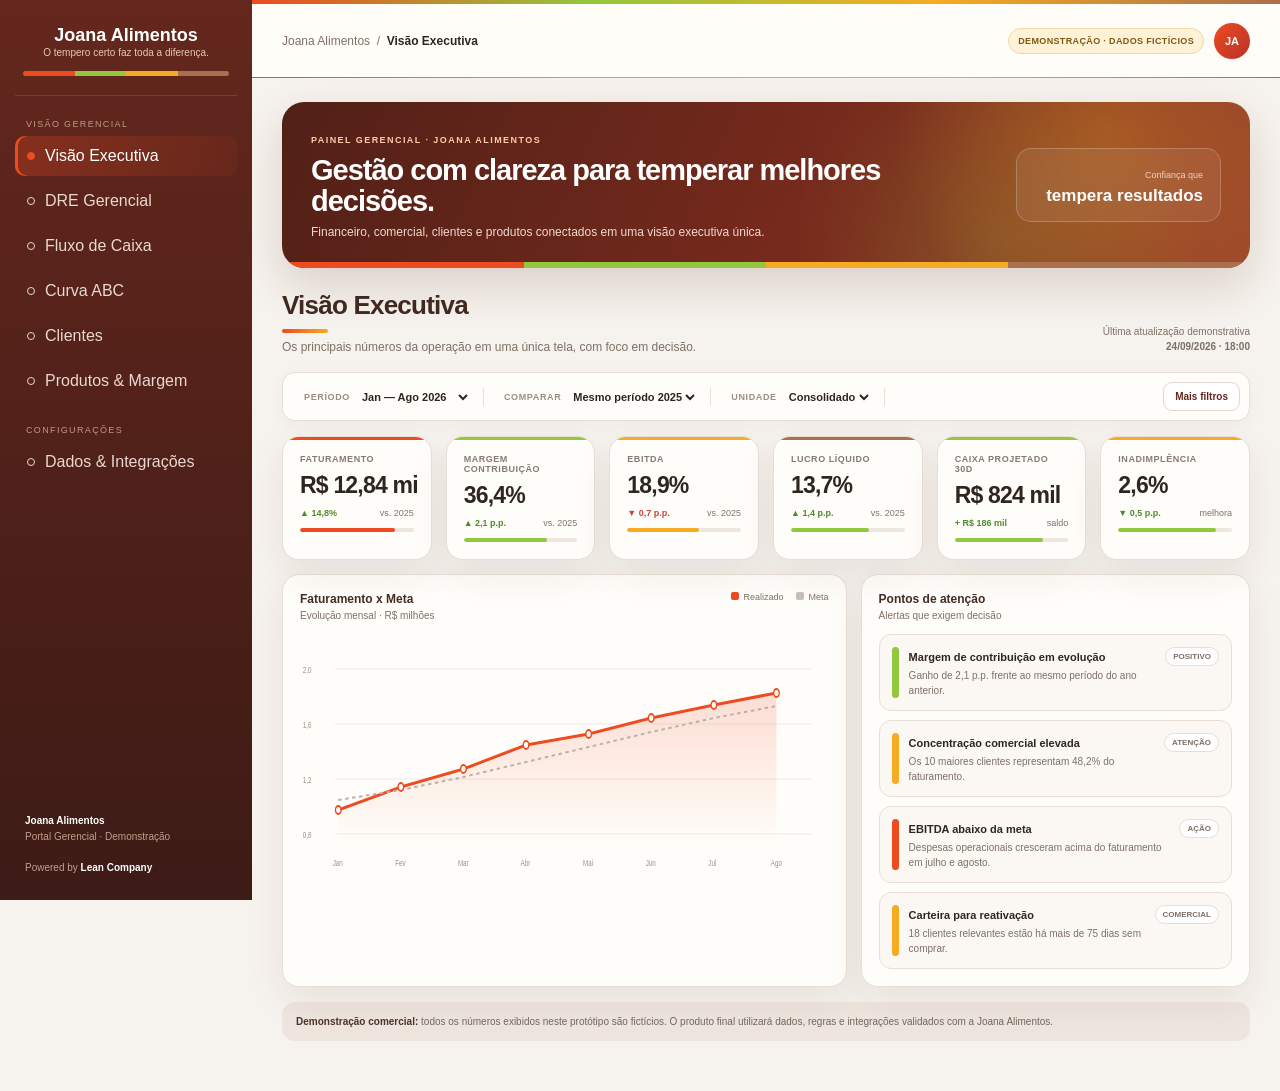
==== joana/index.html @ 7dcea819 "Adiciona protótipo portal gerencial Joana Alimentos" ====
<!doctype html>
<html lang="pt-BR">
<head>
<meta charset="utf-8">
<meta name="viewport" content="width=device-width,initial-scale=1">
<meta name="theme-color" content="#64271d">
<title>Joana Alimentos | Portal Gerencial — Demonstração</title>
<style>
:root{
  --bg:#f6f2ed;--paper:#fffdf9;--ink:#2f251f;--muted:#7e7067;--line:#e9ded5;
  --deep:#64271d;--deep2:#3d1b16;--orange:#ed4b20;--green:#92c83e;--yellow:#f6ab22;--brown:#a8704c;
  --red:#c8453d;--shadow:0 14px 38px rgba(69,39,28,.08);--radius:17px
}
*{box-sizing:border-box}html{scroll-behavior:smooth}body{margin:0;background:var(--bg);color:var(--ink);font-family:Inter,ui-sans-serif,-apple-system,BlinkMacSystemFont,"Segoe UI",Roboto,Arial,sans-serif}
button,select{font:inherit}.app{display:grid;grid-template-columns:252px 1fr;min-height:100vh}
.sidebar{position:sticky;top:0;height:100vh;background:linear-gradient(180deg,var(--deep) 0%,var(--deep2) 100%);padding:21px 15px;color:#fff;display:flex;flex-direction:column;z-index:20}
.brand{padding:4px 8px 19px;border-bottom:1px solid rgba(255,255,255,.12);margin-bottom:16px}
.brand img{display:block;width:185px;max-width:100%;height:auto;margin:0 auto 8px}
.brand small{display:block;text-align:center;color:#e7c7ba;font-size:10px;line-height:1.4}
.colorbar{display:grid;grid-template-columns:repeat(4,1fr);height:5px;border-radius:99px;overflow:hidden;margin-top:11px}.colorbar i:nth-child(1){background:var(--orange)}.colorbar i:nth-child(2){background:var(--green)}.colorbar i:nth-child(3){background:var(--yellow)}.colorbar i:nth-child(4){background:var(--brown)}
.navlabel{font-size:9px;text-transform:uppercase;letter-spacing:.15em;color:#c69785;padding:7px 11px}.nav{display:flex;flex-direction:column;gap:5px}
.nav button{border:0;background:transparent;color:#ead8d0;text-align:left;padding:11px 12px;border-radius:10px;cursor:pointer;display:flex;gap:10px;align-items:center;transition:.18s}
.nav button:hover{background:rgba(255,255,255,.07);color:#fff}.nav button.active{background:linear-gradient(90deg,rgba(237,75,32,.28),rgba(237,75,32,.07));box-shadow:inset 3px 0 0 var(--orange);color:#fff}
.dot{width:8px;height:8px;border:1.5px solid currentColor;border-radius:50%}.active .dot{background:var(--orange);border-color:var(--orange)}
.sidefoot{margin-top:auto;padding:16px 10px 4px;font-size:10px;line-height:1.55;color:#c69c8c}.sidefoot strong{color:#fff}
main{min-width:0}.top{height:78px;position:sticky;top:0;z-index:15;background:rgba(255,253,249,.94);backdrop-filter:blur(10px);border-top:4px solid transparent;border-image:linear-gradient(90deg,var(--orange),var(--green),var(--yellow),var(--brown)) 1;border-bottom:1px solid var(--line);display:flex;align-items:center;justify-content:space-between;padding:0 30px}
.crumb{font-size:12px;color:var(--muted)}.crumb strong{color:var(--ink)}.topright{display:flex;align-items:center;gap:10px}.demo{font-size:9px;font-weight:850;letter-spacing:.04em;background:#fff2d6;color:#7f5814;border:1px solid #efd8a4;padding:7px 9px;border-radius:999px}.avatar{width:36px;height:36px;border-radius:50%;display:grid;place-items:center;background:linear-gradient(135deg,var(--orange),#b93228);color:#fff;font-size:11px;font-weight:800}
.content{max-width:1570px;margin:auto;padding:24px 30px 50px}.page{display:none}.page.active{display:block}
.hero{position:relative;overflow:hidden;border-radius:22px;padding:27px 29px;margin-bottom:22px;color:#fff;background:
 radial-gradient(circle at 85% 20%,rgba(246,171,34,.25),transparent 25%),
 radial-gradient(circle at 74% 85%,rgba(146,200,62,.18),transparent 28%),
 linear-gradient(115deg,#512017 0%,#7a2b1d 60%,#9d492b 100%);box-shadow:0 18px 45px rgba(80,35,24,.16)}
.hero:after{content:"";position:absolute;left:0;right:0;bottom:0;height:6px;background:linear-gradient(90deg,var(--orange) 0 25%,var(--green) 25% 50%,var(--yellow) 50% 75%,var(--brown) 75%)}
.hero-grid{display:grid;grid-template-columns:1fr auto;gap:25px;align-items:center;position:relative;z-index:1}.eyebrow{font-size:9px;letter-spacing:.16em;color:#ffcbaa;font-weight:900}.hero h1{font-size:29px;line-height:1.06;max-width:710px;margin:8px 0 7px;letter-spacing:-.035em}.hero p{margin:0;color:#f0d9ce;font-size:12px;max-width:700px;line-height:1.5}.seal{border:1px solid rgba(255,255,255,.21);background:rgba(255,255,255,.07);backdrop-filter:blur(5px);padding:15px 17px;border-radius:15px;text-align:right;min-width:205px}.seal span{font-size:9px;color:#efcfc1}.seal strong{display:block;font-size:17px;margin-top:4px}
.pagehead{display:flex;justify-content:space-between;gap:18px;align-items:flex-end;margin-bottom:18px}.pagetitle h2{font-size:26px;letter-spacing:-.03em;margin:0;color:#3f2a22}.pagetitle h2:after{content:"";display:block;width:46px;height:4px;margin-top:8px;border-radius:99px;background:linear-gradient(90deg,var(--orange),var(--yellow))}.pagetitle p{font-size:12px;color:var(--muted);margin:7px 0 0}.updated{font-size:10px;color:var(--muted);text-align:right;line-height:1.45}
.filters{display:flex;gap:8px;align-items:center;flex-wrap:wrap;background:var(--paper);border:1px solid var(--line);border-radius:13px;padding:9px;margin-bottom:15px;box-shadow:0 4px 18px rgba(50,31,22,.035)}.filter{padding:2px 12px;border-right:1px solid var(--line);display:flex;align-items:center;gap:8px}.filter:last-of-type{border-right:0}.filter label{font-size:9px;text-transform:uppercase;letter-spacing:.07em;color:#9b8d84;font-weight:800}.filter select{border:0;background:transparent;outline:0;color:var(--ink);font-size:11px;font-weight:700}.grow{flex:1}.ghost{background:#fff;border:1px solid #e3d6cc;color:var(--deep);border-radius:9px;padding:8px 11px;font-size:10px;font-weight:800;cursor:pointer}
.grid{display:grid;gap:14px}.kpis{grid-template-columns:repeat(6,minmax(0,1fr));margin-bottom:14px}.two{grid-template-columns:1.45fr 1fr}.equal{grid-template-columns:1fr 1fr}.three{grid-template-columns:repeat(3,1fr)}
.card{background:var(--paper);border:1px solid var(--line);border-radius:var(--radius);box-shadow:var(--shadow);padding:17px;min-width:0}.kpi{position:relative;overflow:hidden}.kpi:before{content:"";position:absolute;top:0;left:0;right:0;height:3px;background:var(--orange)}.kpi:nth-child(2):before,.kpi:nth-child(5):before{background:var(--green)}.kpi:nth-child(3):before,.kpi:nth-child(6):before{background:var(--yellow)}.kpi:nth-child(4):before{background:var(--brown)}
.klabel{font-size:9px;text-transform:uppercase;letter-spacing:.06em;color:#887a72;font-weight:850}.kvalue{font-size:23px;font-weight:850;letter-spacing:-.035em;margin-top:8px;white-space:nowrap}.kfoot{display:flex;justify-content:space-between;gap:8px;font-size:9px;color:var(--muted);margin-top:9px}.up{color:#4d8b27;font-weight:800}.down{color:var(--red);font-weight:800}.spark{height:4px;background:#eee6df;border-radius:99px;overflow:hidden;margin-top:10px}.spark i{display:block;height:100%;background:var(--orange);border-radius:99px}.green i{background:var(--green)}.yellow i{background:var(--yellow)}
.chead{display:flex;align-items:flex-start;justify-content:space-between;gap:12px;margin-bottom:13px}.ctitle{font-size:12px;font-weight:850;color:#432d24}.csub{font-size:10px;color:var(--muted);margin-top:4px}.legend{display:flex;gap:12px;font-size:9px;color:var(--muted)}.legend span:before{content:"";display:inline-block;width:8px;height:8px;border-radius:2px;background:var(--orange);margin-right:5px}.legend .gray:before{background:#c9bfb7}
.chart{height:250px}.chart svg{width:100%;height:100%;overflow:visible}.gl{stroke:#eee6df;stroke-width:1}.lab{font-size:9px;fill:#9c9088}.lineA{fill:none;stroke:var(--orange);stroke-width:3}.lineB{fill:none;stroke:#bbb0a8;stroke-width:2;stroke-dasharray:5 5}.area{fill:url(#og)}.pt{fill:#fff;stroke:var(--orange);stroke-width:2}.barA{fill:var(--orange)}.barG{fill:#ded6cf}
.insights{display:flex;flex-direction:column;gap:9px}.insight{display:grid;grid-template-columns:7px 1fr auto;gap:10px;border:1px solid var(--line);background:#fbf7f3;border-radius:12px;padding:12px}.flag{border-radius:99px;background:var(--orange)}.good .flag{background:var(--green)}.warn .flag{background:var(--yellow)}.insight strong{font-size:11px}.insight p{font-size:10px;color:var(--muted);line-height:1.45;margin:4px 0 0}.tag{font-size:8px;font-weight:800;border:1px solid var(--line);background:#fff;border-radius:999px;padding:4px 7px;height:max-content;color:#7d7067}
table{width:100%;border-collapse:collapse}th{font-size:9px;text-transform:uppercase;letter-spacing:.045em;color:#8b776c;background:#fdf7f2;text-align:left;padding:9px;border-bottom:1px solid var(--line)}td{font-size:10.5px;padding:10px 9px;border-bottom:1px solid #f0e9e3;color:#514943}th.num,td.num{text-align:right}.bold{font-weight:850;color:#2e241f!important}.total td{font-weight:850;background:#fbf6f1}.positive{color:#4d8b27!important}.negative{color:#b83f39!important}
.pill{display:inline-flex;align-items:center;justify-content:center;height:20px;padding:0 7px;border-radius:999px;font-size:8px;font-weight:850}.a,.ok{background:#ecf7e3;color:#4e8429}.b,.att{background:#fff3d6;color:#926310}.c{background:#f4e9e4;color:#99593f}.off{background:#fae7e4;color:#a53d36}
.tabs{display:flex;gap:4px;background:#eee3da;padding:4px;border-radius:10px;width:max-content;margin-bottom:13px}.tabs button{border:0;background:transparent;padding:7px 10px;border-radius:7px;font-size:9px;font-weight:800;color:#83756c;cursor:pointer}.tabs button.active{background:#fff;color:var(--deep);box-shadow:0 2px 8px rgba(50,30,20,.07)}
.abcrow{display:grid;grid-template-columns:28px minmax(140px,1.4fr) 1fr 88px 60px;align-items:center;gap:9px;padding:10px 4px;border-bottom:1px solid #efe7e1;font-size:10px}.rank{text-align:center;color:#9d9188;font-weight:850}.name{font-weight:700}.track{height:7px;background:#eee6df;border-radius:99px;overflow:hidden}.track i{display:block;height:100%;border-radius:99px;background:var(--orange)}.money{text-align:right;font-weight:850}.pct{text-align:right;color:var(--muted)}
.flow{display:grid;grid-template-columns:1fr 40px 1fr 40px 1fr;align-items:center;gap:9px}.fbox{border:1px solid var(--line);background:#fbf7f3;border-radius:12px;padding:14px}.fbox span{font-size:9px;color:var(--muted)}.fbox strong{display:block;margin-top:5px;font-size:18px}.arrow{text-align:center;color:#b7aaa1;font-size:20px}
.note{margin-top:15px;border-radius:13px;background:#eee5df;padding:12px 14px;color:#75665d;font-size:10px;line-height:1.5}.note strong{color:#4c3328}
.mobile{display:none}
@media(max-width:1180px){.app{grid-template-columns:220px 1fr}.kpis{grid-template-columns:repeat(3,1fr)}.two,.equal{grid-template-columns:1fr}.brand img{width:160px}}
@media(max-width:760px){.app{display:block}.sidebar{position:fixed;left:-255px;width:245px;transition:.25s}.sidebar.open{left:0}.mobile{display:block;border:0;background:transparent;font-size:20px}.top{padding:0 16px}.content{padding:18px 15px 40px}.kpis{grid-template-columns:1fr 1fr}.hero-grid{grid-template-columns:1fr}.seal{display:none}.hero h1{font-size:23px}.demo{display:none}.three{grid-template-columns:1fr}.pagehead{align-items:flex-start;flex-direction:column}.updated{text-align:left}}
</style>
</head>
<body>
<div class="app">
<aside class="sidebar" id="sidebar">
  <div class="brand">
    <img src="https://jpcondimentos.com.br/wp-content/uploads/2025/05/LOGO-SEM-FUNDO-3-3-1024x658.png" alt="Joana Alimentos" onerror="this.style.display='none';document.getElementById('brandFallback').style.display='block'">
    <div id="brandFallback" style="display:none;text-align:center;font-size:18px;font-weight:850">Joana Alimentos</div>
    <small>O tempero certo faz toda a diferença.</small>
    <div class="colorbar"><i></i><i></i><i></i><i></i></div>
  </div>
  <div class="navlabel">Visão gerencial</div>
  <nav class="nav">
    <button class="active" data-page="executivo"><span class="dot"></span>Visão Executiva</button>
    <button data-page="dre"><span class="dot"></span>DRE Gerencial</button>
    <button data-page="fluxo"><span class="dot"></span>Fluxo de Caixa</button>
    <button data-page="abc"><span class="dot"></span>Curva ABC</button>
    <button data-page="clientes"><span class="dot"></span>Clientes</button>
    <button data-page="produtos"><span class="dot"></span>Produtos & Margem</button>
  </nav>
  <div class="navlabel" style="margin-top:17px">Configurações</div>
  <nav class="nav"><button data-page="integracoes"><span class="dot"></span>Dados & Integrações</button></nav>
  <div class="sidefoot"><strong>Joana Alimentos</strong><br>Portal Gerencial · Demonstração<br><br>Powered by <strong>Lean Company</strong></div>
</aside>
<main>
<header class="top">
  <button class="mobile" id="mobile">☰</button>
  <div class="crumb">Joana Alimentos &nbsp;/&nbsp; <strong id="crumb">Visão Executiva</strong></div>
  <div class="topright"><span class="demo">DEMONSTRAÇÃO · DADOS FICTÍCIOS</span><div class="avatar">JA</div></div>
</header>
<div class="content">

<section class="page active" id="executivo">
  <div class="hero">
    <div class="hero-grid">
      <div><span class="eyebrow">PAINEL GERENCIAL · JOANA ALIMENTOS</span><h1>Gestão com clareza para temperar melhores decisões.</h1><p>Financeiro, comercial, clientes e produtos conectados em uma visão executiva única.</p></div>
      <div class="seal"><span>Confiança que</span><strong>tempera resultados</strong></div>
    </div>
  </div>
  <div class="pagehead"><div class="pagetitle"><h2>Visão Executiva</h2><p>Os principais números da operação em uma única tela, com foco em decisão.</p></div><div class="updated">Última atualização demonstrativa<br><strong>24/09/2026 · 18:00</strong></div></div>
  <div class="filters"><div class="filter"><label>Período</label><select><option>Jan — Ago 2026</option><option>Últimos 12 meses</option><option>2025</option></select></div><div class="filter"><label>Comparar</label><select><option>Mesmo período 2025</option><option>Meta 2026</option></select></div><div class="filter"><label>Unidade</label><select><option>Consolidado</option><option>Indústria</option><option>Distribuição</option></select></div><div class="grow"></div><button class="ghost">Mais filtros</button></div>
  <div class="grid kpis">
    <div class="card kpi"><div class="klabel">Faturamento</div><div class="kvalue">R$ 12,84 mi</div><div class="kfoot"><span class="up">▲ 14,8%</span><span>vs. 2025</span></div><div class="spark"><i style="width:84%"></i></div></div>
    <div class="card kpi"><div class="klabel">Margem contribuição</div><div class="kvalue">36,4%</div><div class="kfoot"><span class="up">▲ 2,1 p.p.</span><span>vs. 2025</span></div><div class="spark green"><i style="width:73%"></i></div></div>
    <div class="card kpi"><div class="klabel">EBITDA</div><div class="kvalue">18,9%</div><div class="kfoot"><span class="down">▼ 0,7 p.p.</span><span>vs. 2025</span></div><div class="spark yellow"><i style="width:63%"></i></div></div>
    <div class="card kpi"><div class="klabel">Lucro líquido</div><div class="kvalue">13,7%</div><div class="kfoot"><span class="up">▲ 1,4 p.p.</span><span>vs. 2025</span></div><div class="spark green"><i style="width:69%"></i></div></div>
    <div class="card kpi"><div class="klabel">Caixa projetado 30d</div><div class="kvalue">R$ 824 mil</div><div class="kfoot"><span class="up">+ R$ 186 mil</span><span>saldo</span></div><div class="spark green"><i style="width:78%"></i></div></div>
    <div class="card kpi"><div class="klabel">Inadimplência</div><div class="kvalue">2,6%</div><div class="kfoot"><span class="up">▼ 0,5 p.p.</span><span>melhora</span></div><div class="spark green"><i style="width:86%"></i></div></div>
  </div>
  <div class="grid two">
    <div class="card"><div class="chead"><div><div class="ctitle">Faturamento x Meta</div><div class="csub">Evolução mensal · R$ milhões</div></div><div class="legend"><span>Realizado</span><span class="gray">Meta</span></div></div>
      <div class="chart"><svg viewBox="0 0 760 250" preserveAspectRatio="none"><defs><linearGradient id="og" x1="0" x2="0" y1="0" y2="1"><stop offset="0%" stop-color="#ed4b20" stop-opacity=".18"/><stop offset="100%" stop-color="#ed4b20" stop-opacity="0"/></linearGradient></defs>
      <line class="gl" x1="50" y1="35" x2="735" y2="35"/><line class="gl" x1="50" y1="90" x2="735" y2="90"/><line class="gl" x1="50" y1="145" x2="735" y2="145"/><line class="gl" x1="50" y1="200" x2="735" y2="200"/>
      <text class="lab" x="4" y="39">2,0</text><text class="lab" x="4" y="94">1,6</text><text class="lab" x="4" y="149">1,2</text><text class="lab" x="4" y="204">0,8</text>
      <path class="area" d="M55,176 L145,153 L235,135 L325,111 L415,100 L505,84 L595,71 L685,59 L685,210 L55,210 Z"/><path class="lineA" d="M55,176 L145,153 L235,135 L325,111 L415,100 L505,84 L595,71 L685,59"/><path class="lineB" d="M55,166 L145,156 L235,143 L325,128 L415,113 L505,98 L595,84 L685,72"/>
      <circle class="pt" cx="55" cy="176" r="4"/><circle class="pt" cx="145" cy="153" r="4"/><circle class="pt" cx="235" cy="135" r="4"/><circle class="pt" cx="325" cy="111" r="4"/><circle class="pt" cx="415" cy="100" r="4"/><circle class="pt" cx="505" cy="84" r="4"/><circle class="pt" cx="595" cy="71" r="4"/><circle class="pt" cx="685" cy="59" r="4"/>
      <text class="lab" x="47" y="232">Jan</text><text class="lab" x="137" y="232">Fev</text><text class="lab" x="227" y="232">Mar</text><text class="lab" x="317" y="232">Abr</text><text class="lab" x="407" y="232">Mai</text><text class="lab" x="497" y="232">Jun</text><text class="lab" x="587" y="232">Jul</text><text class="lab" x="677" y="232">Ago</text></svg></div>
    </div>
    <div class="card"><div class="chead"><div><div class="ctitle">Pontos de atenção</div><div class="csub">Alertas que exigem decisão</div></div></div><div class="insights">
      <div class="insight good"><div class="flag"></div><div><strong>Margem de contribuição em evolução</strong><p>Ganho de 2,1 p.p. frente ao mesmo período do ano anterior.</p></div><span class="tag">POSITIVO</span></div>
      <div class="insight warn"><div class="flag"></div><div><strong>Concentração comercial elevada</strong><p>Os 10 maiores clientes representam 48,2% do faturamento.</p></div><span class="tag">ATENÇÃO</span></div>
      <div class="insight"><div class="flag"></div><div><strong>EBITDA abaixo da meta</strong><p>Despesas operacionais cresceram acima do faturamento em julho e agosto.</p></div><span class="tag">AÇÃO</span></div>
      <div class="insight warn"><div class="flag"></div><div><strong>Carteira para reativação</strong><p>18 clientes relevantes estão há mais de 75 dias sem comprar.</p></div><span class="tag">COMERCIAL</span></div>
    </div>
  </div>
</section>

<section class="page" id="dre">
  <div class="pagehead"><div class="pagetitle"><h2>DRE Gerencial</h2><p>Resultado econômico, margens e comparação com meta.</p></div><div class="updated">Valores demonstrativos · R$ mil</div></div>
  <div class="filters"><div class="filter"><label>Período</label><select><option>Jan — Ago 2026</option></select></div><div class="filter"><label>Visão</label><select><option>Mensal + acumulado</option><option>Somente acumulado</option></select></div></div>
  <div class="grid kpis">
    <div class="card kpi"><div class="klabel">Receita líquida</div><div class="kvalue">R$ 12,18 mi</div><div class="kfoot"><span class="up">▲ 13,9%</span><span>vs. 2025</span></div></div>
    <div class="card kpi"><div class="klabel">Margem contribuição</div><div class="kvalue">36,4%</div><div class="kfoot"><span class="up">+2,1 p.p.</span><span>evolução</span></div></div>
    <div class="card kpi"><div class="klabel">EBITDA</div><div class="kvalue">18,9%</div><div class="kfoot"><span class="down">-0,7 p.p.</span><span>vs. meta</span></div></div>
    <div class="card kpi"><div class="klabel">Lucro líquido</div><div class="kvalue">13,7%</div><div class="kfoot"><span class="up">+1,4 p.p.</span><span>vs. 2025</span></div></div>
    <div class="card kpi"><div class="klabel">Ponto equilíbrio</div><div class="kvalue">R$ 1,18 mi</div><div class="kfoot"><span>mensal</span><span></span></div></div>
    <div class="card kpi"><div class="klabel">Folga sobre PE</div><div class="kvalue">31,6%</div><div class="kfoot"><span class="up">saudável</span><span></span></div></div>
  </div>
  <div class="card"><table><thead><tr><th>Conta</th><th class="num">Jan</th><th class="num">Fev</th><th class="num">Mar</th><th class="num">Abr</th><th class="num">Mai</th><th class="num">Jun</th><th class="num">Jul</th><th class="num">Ago</th><th class="num">Acum.</th><th class="num">% Rec.</th></tr></thead><tbody>
  <tr class="bold"><td>Faturamento Bruto</td><td class="num">1.390</td><td class="num">1.475</td><td class="num">1.522</td><td class="num">1.595</td><td class="num">1.642</td><td class="num">1.693</td><td class="num">1.742</td><td class="num">1.781</td><td class="num bold">12.840</td><td class="num">100,0%</td></tr>
  <tr><td>(-) Deduções / Impostos</td><td class="num">72</td><td class="num">75</td><td class="num">77</td><td class="num">80</td><td class="num">84</td><td class="num">86</td><td class="num">89</td><td class="num">91</td><td class="num">654</td><td class="num">5,1%</td></tr>
  <tr class="total"><td>Receita Líquida</td><td class="num">1.318</td><td class="num">1.400</td><td class="num">1.445</td><td class="num">1.515</td><td class="num">1.558</td><td class="num">1.607</td><td class="num">1.653</td><td class="num">1.690</td><td class="num">12.186</td><td class="num">94,9%</td></tr>
  <tr><td>(-) Custos Variáveis</td><td class="num">839</td><td class="num">887</td><td class="num">913</td><td class="num">950</td><td class="num">974</td><td class="num">998</td><td class="num">1.028</td><td class="num">1.060</td><td class="num">7.649</td><td class="num">59,6%</td></tr>
  <tr class="total"><td>Margem de Contribuição</td><td class="num">479</td><td class="num">513</td><td class="num">532</td><td class="num">565</td><td class="num">584</td><td class="num">609</td><td class="num">625</td><td class="num">630</td><td class="num positive">4.537</td><td class="num positive">36,4%</td></tr>
  <tr><td>(-) Despesas Operacionais</td><td class="num">235</td><td class="num">248</td><td class="num">254</td><td class="num">261</td><td class="num">268</td><td class="num">277</td><td class="num">300</td><td class="num">318</td><td class="num">2.161</td><td class="num">17,5%</td></tr>
  <tr class="total"><td>EBITDA</td><td class="num">244</td><td class="num">265</td><td class="num">278</td><td class="num">304</td><td class="num">316</td><td class="num">332</td><td class="num">325</td><td class="num">312</td><td class="num positive">2.276</td><td class="num positive">18,9%</td></tr>
  <tr><td>(-) Financeiro / Outros</td><td class="num">70</td><td class="num">68</td><td class="num">72</td><td class="num">77</td><td class="num">81</td><td class="num">85</td><td class="num">89</td><td class="num">91</td><td class="num">633</td><td class="num">5,2%</td></tr>
  <tr class="total"><td>Lucro Líquido</td><td class="num">174</td><td class="num">197</td><td class="num">206</td><td class="num">227</td><td class="num">235</td><td class="num">247</td><td class="num">236</td><td class="num">221</td><td class="num positive">1.743</td><td class="num positive">13,7%</td></tr>
  </tbody></table></div>
</section>

<section class="page" id="fluxo">
  <div class="pagehead"><div class="pagetitle"><h2>Fluxo de Caixa</h2><p>Liquidez, compromissos e projeção financeira.</p></div><div class="updated">Cenário demonstrativo · próximos 90 dias</div></div>
  <div class="grid kpis">
    <div class="card kpi"><div class="klabel">Saldo atual</div><div class="kvalue">R$ 638 mil</div><div class="kfoot"><span class="up">+11%</span><span>vs. mês anterior</span></div></div>
    <div class="card kpi"><div class="klabel">A receber 30d</div><div class="kvalue">R$ 2,41 mi</div><div class="kfoot"><span>carteira</span><span></span></div></div>
    <div class="card kpi"><div class="klabel">A pagar 30d</div><div class="kvalue">R$ 2,22 mi</div><div class="kfoot"><span>compromissos</span><span></span></div></div>
    <div class="card kpi"><div class="klabel">Saldo projetado 30d</div><div class="kvalue">R$ 824 mil</div><div class="kfoot"><span class="up">+ R$ 186 mil</span><span></span></div></div>
    <div class="card kpi"><div class="klabel">Menor saldo previsto</div><div class="kvalue">R$ 412 mil</div><div class="kfoot"><span>em 18 dias</span><span></span></div></div>
    <div class="card kpi"><div class="klabel">Inadimplência</div><div class="kvalue">2,6%</div><div class="kfoot"><span class="up">▼ 0,5 p.p.</span><span></span></div></div>
  </div>
  <div class="grid equal">
    <div class="card"><div class="chead"><div><div class="ctitle">Ponte de caixa · 30 dias</div><div class="csub">Saldo atual + entradas − saídas</div></div></div><div class="flow"><div class="fbox"><span>Saldo atual</span><strong>R$ 638 mil</strong></div><div class="arrow">+</div><div class="fbox"><span>Entradas</span><strong class="positive">R$ 2,41 mi</strong></div><div class="arrow">−</div><div class="fbox"><span>Saídas</span><strong>R$ 2,22 mi</strong></div></div><div class="note"><strong>Projeção:</strong> saldo estimado de R$ 824 mil ao final dos próximos 30 dias, considerando recebimentos e pagamentos previstos.</div></div>
    <div class="card"><div class="chead"><div><div class="ctitle">Alertas financeiros</div><div class="csub">Riscos e oportunidades</div></div></div><div class="insights"><div class="insight warn"><div class="flag"></div><div><strong>Concentração de pagamentos</strong><p>Semana 3 concentra 31% das saídas previstas do mês.</p></div><span class="tag">CAIXA</span></div><div class="insight good"><div class="flag"></div><div><strong>Liquidez preservada</strong><p>Mesmo no pior dia projetado, o caixa permanece positivo.</p></div><span class="tag">OK</span></div><div class="insight"><div class="flag"></div><div><strong>Recebíveis vencidos</strong><p>R$ 71 mil acima de 30 dias pedem atuação comercial.</p></div><span class="tag">AÇÃO</span></div></div></div>
  </div>
</section>

<section class="page" id="abc">
  <div class="pagehead"><div class="pagetitle"><h2>Curva ABC</h2><p>Concentração de receita por clientes, produtos e vendedores.</p></div><div class="updated">Base demonstrativa · Jan — Ago 2026</div></div>
  <div class="tabs"><button class="active" data-tab="clientesabc">Clientes</button><button data-tab="produtosabc">Produtos</button><button data-tab="vendedoresabc">Vendedores</button></div>
  <div class="card"><div class="chead"><div><div class="ctitle" id="abcTitle">Ranking de clientes</div><div class="csub">Representatividade e concentração acumulada</div></div></div><div id="abcList"></div></div>
</section>

<section class="page" id="clientes">
  <div class="pagehead"><div class="pagetitle"><h2>Clientes</h2><p>Recorrência, status comercial e oportunidades de reativação.</p></div><div class="updated">Dados fictícios para demonstração</div></div>
  <div class="grid kpis"><div class="card kpi"><div class="klabel">Clientes ativos</div><div class="kvalue">184</div><div class="kfoot"><span class="up">+12</span><span>vs. 2025</span></div></div><div class="card kpi"><div class="klabel">Em atenção</div><div class="kvalue">27</div><div class="kfoot"><span>45–75 dias</span><span></span></div></div><div class="card kpi"><div class="klabel">Inativos relevantes</div><div class="kvalue">18</div><div class="kfoot"><span class="down">potencial</span><span>reativação</span></div></div><div class="card kpi"><div class="klabel">Ticket médio</div><div class="kvalue">R$ 18,7 mil</div><div class="kfoot"><span class="up">▲ 6,2%</span><span></span></div></div><div class="card kpi"><div class="klabel">Intervalo médio</div><div class="kvalue">29 dias</div><div class="kfoot"><span>recorrência</span><span></span></div></div><div class="card kpi"><div class="klabel">Top 10 clientes</div><div class="kvalue">48,2%</div><div class="kfoot"><span class="down">concentração</span><span></span></div></div></div>
  <div class="card"><table><thead><tr><th>Cliente</th><th>Status</th><th class="num">Faturamento</th><th class="num">Ticket médio</th><th class="num">Última compra</th><th class="num">Dias sem compra</th><th>Curva</th></tr></thead><tbody>
  <tr><td class="bold">Distribuidora Norte PR</td><td><span class="pill ok">ATIVO</span></td><td class="num">R$ 684 mil</td><td class="num">R$ 57 mil</td><td class="num">18/09/2026</td><td class="num">6</td><td><span class="pill a">A</span></td></tr>
  <tr><td class="bold">Empório Brasil Atacado</td><td><span class="pill ok">ATIVO</span></td><td class="num">R$ 598 mil</td><td class="num">R$ 49 mil</td><td class="num">12/09/2026</td><td class="num">12</td><td><span class="pill a">A</span></td></tr>
  <tr><td class="bold">Alimentos Sul Ltda.</td><td><span class="pill att">ATENÇÃO</span></td><td class="num">R$ 376 mil</td><td class="num">R$ 41 mil</td><td class="num">02/08/2026</td><td class="num">53</td><td><span class="pill a">A</span></td></tr>
  <tr><td class="bold">Casa do Tempero SP</td><td><span class="pill att">ATENÇÃO</span></td><td class="num">R$ 241 mil</td><td class="num">R$ 27 mil</td><td class="num">19/07/2026</td><td class="num">67</td><td><span class="pill b">B</span></td></tr>
  <tr><td class="bold">Central Grãos GO</td><td><span class="pill off">INATIVO</span></td><td class="num">R$ 198 mil</td><td class="num">R$ 24 mil</td><td class="num">08/06/2026</td><td class="num">108</td><td><span class="pill b">B</span></td></tr>
  </tbody></table></div>
</section>

<section class="page" id="produtos">
  <div class="pagehead"><div class="pagetitle"><h2>Produtos & Margem</h2><p>Volume, faturamento e rentabilidade por produto.</p></div><div class="updated">Dados fictícios para demonstração</div></div>
  <div class="grid kpis"><div class="card kpi"><div class="klabel">Produtos ativos</div><div class="kvalue">286</div><div class="kfoot"><span>mix comercial</span><span></span></div></div><div class="card kpi"><div class="klabel">Top 10 produtos</div><div class="kvalue">51,8%</div><div class="kfoot"><span>da receita</span><span></span></div></div><div class="card kpi"><div class="klabel">MC média</div><div class="kvalue">36,4%</div><div class="kfoot"><span class="up">+2,1 p.p.</span><span></span></div></div><div class="card kpi"><div class="klabel">Itens abaixo da meta</div><div class="kvalue">24</div><div class="kfoot"><span class="down">revisar preço</span><span></span></div></div><div class="card kpi"><div class="klabel">Volume</div><div class="kvalue">1.842 t</div><div class="kfoot"><span class="up">▲ 9,4%</span><span></span></div></div><div class="card kpi"><div class="klabel">Preço médio</div><div class="kvalue">R$ 6,97/kg</div><div class="kfoot"><span class="up">▲ 4,9%</span><span></span></div></div></div>
  <div class="card"><table><thead><tr><th>Produto</th><th>Linha</th><th class="num">Faturamento</th><th class="num">Volume</th><th class="num">MC R$</th><th class="num">MC %</th><th>Curva</th></tr></thead><tbody>
  <tr><td class="bold">Colorífico Premium</td><td>Premium</td><td class="num">R$ 1,42 mi</td><td class="num">208 t</td><td class="num">R$ 554 mil</td><td class="num positive">39,0%</td><td><span class="pill a">A</span></td></tr>
  <tr><td class="bold">Chimichurri</td><td>Tradicional</td><td class="num">R$ 1,06 mi</td><td class="num">128 t</td><td class="num">R$ 424 mil</td><td class="num positive">40,1%</td><td><span class="pill a">A</span></td></tr>
  <tr><td class="bold">Tempero Completo</td><td>Comercial</td><td class="num">R$ 886 mil</td><td class="num">149 t</td><td class="num">R$ 301 mil</td><td class="num">34,0%</td><td><span class="pill a">A</span></td></tr>
  <tr><td class="bold">Vinagrete Desidratado</td><td>Tradicional</td><td class="num">R$ 742 mil</td><td class="num">83 t</td><td class="num">R$ 293 mil</td><td class="num positive">39,5%</td><td><span class="pill b">B</span></td></tr>
  <tr><td class="bold">Tempero Pega Marido</td><td>Tradicional</td><td class="num">R$ 628 mil</td><td class="num">72 t</td><td class="num">R$ 207 mil</td><td class="num negative">33,0%</td><td><span class="pill b">B</span></td></tr>
  </tbody></table></div>
</section>

<section class="page" id="integracoes">
  <div class="pagehead"><div class="pagetitle"><h2>Dados & Integrações</h2><p>Como o portal pode receber dados e atualizar os indicadores.</p></div><div class="updated">Arquitetura conceitual</div></div>
  <div class="grid three">
    <div class="card"><div class="ctitle">ERP / Sistema atual</div><div class="csub" style="line-height:1.55;margin-top:9px">Importação automática de vendas, clientes, produtos, contas a pagar/receber e estoque via API, banco de dados, ODBC ou exportação estruturada.</div></div>
    <div class="card"><div class="ctitle">Tratamento Lean</div><div class="csub" style="line-height:1.55;margin-top:9px">Regras gerenciais padronizadas: plano de contas, DRE, curva ABC, recorrência, margens, prazos e demais indicadores definidos com o cliente.</div></div>
    <div class="card"><div class="ctitle">Portal online</div><div class="csub" style="line-height:1.55;margin-top:9px">Acesso por navegador, com filtros, histórico, indicadores e visões específicas para diretoria, financeiro, comercial e demais usuários autorizados.</div></div>
  </div>
  <div class="note" style="margin-top:14px"><strong>Objetivo da solução:</strong> substituir análises dispersas em planilhas por uma camada gerencial única, preservando a lógica construída com a Joana Alimentos e automatizando a atualização dos dados.</div>
</section>

<div class="note"><strong>Demonstração comercial:</strong> todos os números exibidos neste protótipo são fictícios. O produto final utilizará dados, regras e integrações validados com a Joana Alimentos.</div>
</div>
</main>
</div>
<script>
var pageNames={executivo:'Visão Executiva',dre:'DRE Gerencial',fluxo:'Fluxo de Caixa',abc:'Curva ABC',clientes:'Clientes',produtos:'Produtos & Margem',integracoes:'Dados & Integrações'};
document.querySelectorAll('.nav button').forEach(function(btn){btn.addEventListener('click',function(){var id=btn.dataset.page;document.querySelectorAll('.nav button').forEach(function(b){b.classList.remove('active')});btn.classList.add('active');document.querySelectorAll('.page').forEach(function(p){p.classList.remove('active')});document.getElementById(id).classList.add('active');document.getElementById('crumb').textContent=pageNames[id];document.getElementById('sidebar').classList.remove('open');window.scrollTo(0,0)})});
document.getElementById('mobile').addEventListener('click',function(){document.getElementById('sidebar').classList.toggle('open')});
var abc={
 clientesabc:[['Distribuidora Norte PR','R$ 684 mil',100,'5,3%','A'],['Empório Brasil Atacado','R$ 598 mil',87,'4,7%','A'],['Rede Mercantil Oeste','R$ 521 mil',76,'4,1%','A'],['Atacado Paraná Sul','R$ 476 mil',70,'3,7%','A'],['Casa dos Temperos','R$ 429 mil',63,'3,3%','A'],['Alimentos Centro-Oeste','R$ 398 mil',58,'3,1%','A'],['Comercial São Paulo','R$ 372 mil',54,'2,9%','A'],['Mercantil Goiás','R$ 338 mil',49,'2,6%','A']],
 produtosabc:[['Colorífico Premium','R$ 1,42 mi',100,'11,1%','A'],['Chimichurri','R$ 1,06 mi',75,'8,3%','A'],['Tempero Completo','R$ 886 mil',62,'6,9%','A'],['Vinagrete Desidratado','R$ 742 mil',52,'5,8%','A'],['Tempero Pega Marido','R$ 628 mil',44,'4,9%','A'],['Alho Granulado','R$ 512 mil',36,'4,0%','B'],['Cebola Granulada','R$ 471 mil',33,'3,7%','B'],['Pimenta Calabresa','R$ 438 mil',31,'3,4%','B']],
 vendedoresabc:[['Carteira Norte','R$ 3,84 mi',100,'29,9%','A'],['Carteira Sul','R$ 3,22 mi',84,'25,1%','A'],['Carteira SP','R$ 2,48 mi',65,'19,3%','A'],['Carteira Centro-Oeste','R$ 1,71 mi',45,'13,3%','B'],['Inside Sales','R$ 1,08 mi',28,'8,4%','B'],['Novos Negócios','R$ 510 mil',13,'4,0%','C']]
};
function renderABC(key){var list=document.getElementById('abcList');list.innerHTML='';abc[key].forEach(function(r,i){var cls=r[4].toLowerCase();list.innerHTML+='<div class="abcrow"><div class="rank">'+(i+1)+'</div><div class="name">'+r[0]+'</div><div class="track"><i style="width:'+r[2]+'%"></i></div><div class="money">'+r[1]+'</div><div class="pct">'+r[3]+' <span class="pill '+cls+'">'+r[4]+'</span></div></div>'});document.getElementById('abcTitle').textContent=key==='clientesabc'?'Ranking de clientes':key==='produtosabc'?'Ranking de produtos':'Ranking de vendedores'}
document.querySelectorAll('.tabs button').forEach(function(b){b.addEventListener('click',function(){document.querySelectorAll('.tabs button').forEach(function(x){x.classList.remove('active')});b.classList.add('active');renderABC(b.dataset.tab)})});renderABC('clientesabc');
</script>
</body>
</html>
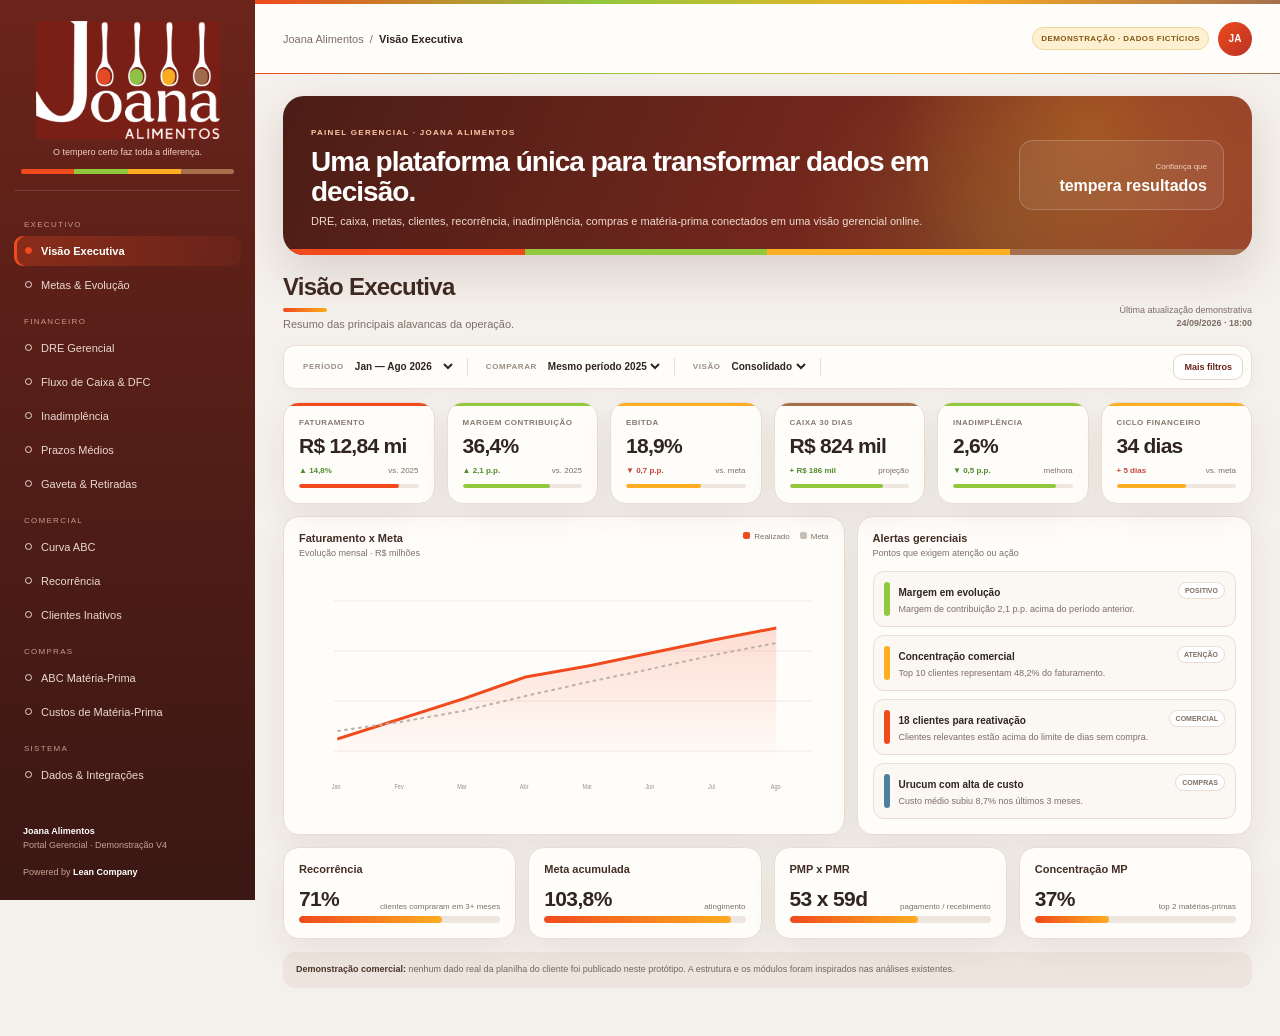
==== commit 633b9133: "Expande portal Joana com módulos completos da planilha" ====
--- a/joana/index.html
+++ b/joana/index.html
@@ -3,214 +3,164 @@
 <head>
 <meta charset="utf-8">
 <meta name="viewport" content="width=device-width,initial-scale=1">
-<meta name="theme-color" content="#64271d">
-<title>Joana Alimentos | Portal Gerencial — Demonstração</title>
+<meta name="theme-color" content="#6b241b">
+<title>Joana Alimentos | Portal Gerencial — Demonstração V4</title>
 <style>
-:root{
-  --bg:#f6f2ed;--paper:#fffdf9;--ink:#2f251f;--muted:#7e7067;--line:#e9ded5;
-  --deep:#64271d;--deep2:#3d1b16;--orange:#ed4b20;--green:#92c83e;--yellow:#f6ab22;--brown:#a8704c;
-  --red:#c8453d;--shadow:0 14px 38px rgba(69,39,28,.08);--radius:17px
-}
+:root{--bg:#f4f0eb;--paper:#fffdfa;--paper2:#fbf6f0;--ink:#30251f;--muted:#7d6f66;--line:#e9ddd4;--deep:#6b241b;--deep2:#3a1713;--orange:#f04a1d;--green:#92c83e;--yellow:#ffad22;--brown:#a56f4e;--red:#c7433d;--blue:#4d7f9e;--shadow:0 12px 34px rgba(72,39,28,.07);--radius:16px}
 *{box-sizing:border-box}html{scroll-behavior:smooth}body{margin:0;background:var(--bg);color:var(--ink);font-family:Inter,ui-sans-serif,-apple-system,BlinkMacSystemFont,"Segoe UI",Roboto,Arial,sans-serif}
-button,select{font:inherit}.app{display:grid;grid-template-columns:252px 1fr;min-height:100vh}
-.sidebar{position:sticky;top:0;height:100vh;background:linear-gradient(180deg,var(--deep) 0%,var(--deep2) 100%);padding:21px 15px;color:#fff;display:flex;flex-direction:column;z-index:20}
-.brand{padding:4px 8px 19px;border-bottom:1px solid rgba(255,255,255,.12);margin-bottom:16px}
-.brand img{display:block;width:185px;max-width:100%;height:auto;margin:0 auto 8px}
-.brand small{display:block;text-align:center;color:#e7c7ba;font-size:10px;line-height:1.4}
-.colorbar{display:grid;grid-template-columns:repeat(4,1fr);height:5px;border-radius:99px;overflow:hidden;margin-top:11px}.colorbar i:nth-child(1){background:var(--orange)}.colorbar i:nth-child(2){background:var(--green)}.colorbar i:nth-child(3){background:var(--yellow)}.colorbar i:nth-child(4){background:var(--brown)}
-.navlabel{font-size:9px;text-transform:uppercase;letter-spacing:.15em;color:#c69785;padding:7px 11px}.nav{display:flex;flex-direction:column;gap:5px}
-.nav button{border:0;background:transparent;color:#ead8d0;text-align:left;padding:11px 12px;border-radius:10px;cursor:pointer;display:flex;gap:10px;align-items:center;transition:.18s}
-.nav button:hover{background:rgba(255,255,255,.07);color:#fff}.nav button.active{background:linear-gradient(90deg,rgba(237,75,32,.28),rgba(237,75,32,.07));box-shadow:inset 3px 0 0 var(--orange);color:#fff}
-.dot{width:8px;height:8px;border:1.5px solid currentColor;border-radius:50%}.active .dot{background:var(--orange);border-color:var(--orange)}
-.sidefoot{margin-top:auto;padding:16px 10px 4px;font-size:10px;line-height:1.55;color:#c69c8c}.sidefoot strong{color:#fff}
-main{min-width:0}.top{height:78px;position:sticky;top:0;z-index:15;background:rgba(255,253,249,.94);backdrop-filter:blur(10px);border-top:4px solid transparent;border-image:linear-gradient(90deg,var(--orange),var(--green),var(--yellow),var(--brown)) 1;border-bottom:1px solid var(--line);display:flex;align-items:center;justify-content:space-between;padding:0 30px}
-.crumb{font-size:12px;color:var(--muted)}.crumb strong{color:var(--ink)}.topright{display:flex;align-items:center;gap:10px}.demo{font-size:9px;font-weight:850;letter-spacing:.04em;background:#fff2d6;color:#7f5814;border:1px solid #efd8a4;padding:7px 9px;border-radius:999px}.avatar{width:36px;height:36px;border-radius:50%;display:grid;place-items:center;background:linear-gradient(135deg,var(--orange),#b93228);color:#fff;font-size:11px;font-weight:800}
-.content{max-width:1570px;margin:auto;padding:24px 30px 50px}.page{display:none}.page.active{display:block}
-.hero{position:relative;overflow:hidden;border-radius:22px;padding:27px 29px;margin-bottom:22px;color:#fff;background:
- radial-gradient(circle at 85% 20%,rgba(246,171,34,.25),transparent 25%),
- radial-gradient(circle at 74% 85%,rgba(146,200,62,.18),transparent 28%),
- linear-gradient(115deg,#512017 0%,#7a2b1d 60%,#9d492b 100%);box-shadow:0 18px 45px rgba(80,35,24,.16)}
-.hero:after{content:"";position:absolute;left:0;right:0;bottom:0;height:6px;background:linear-gradient(90deg,var(--orange) 0 25%,var(--green) 25% 50%,var(--yellow) 50% 75%,var(--brown) 75%)}
-.hero-grid{display:grid;grid-template-columns:1fr auto;gap:25px;align-items:center;position:relative;z-index:1}.eyebrow{font-size:9px;letter-spacing:.16em;color:#ffcbaa;font-weight:900}.hero h1{font-size:29px;line-height:1.06;max-width:710px;margin:8px 0 7px;letter-spacing:-.035em}.hero p{margin:0;color:#f0d9ce;font-size:12px;max-width:700px;line-height:1.5}.seal{border:1px solid rgba(255,255,255,.21);background:rgba(255,255,255,.07);backdrop-filter:blur(5px);padding:15px 17px;border-radius:15px;text-align:right;min-width:205px}.seal span{font-size:9px;color:#efcfc1}.seal strong{display:block;font-size:17px;margin-top:4px}
-.pagehead{display:flex;justify-content:space-between;gap:18px;align-items:flex-end;margin-bottom:18px}.pagetitle h2{font-size:26px;letter-spacing:-.03em;margin:0;color:#3f2a22}.pagetitle h2:after{content:"";display:block;width:46px;height:4px;margin-top:8px;border-radius:99px;background:linear-gradient(90deg,var(--orange),var(--yellow))}.pagetitle p{font-size:12px;color:var(--muted);margin:7px 0 0}.updated{font-size:10px;color:var(--muted);text-align:right;line-height:1.45}
-.filters{display:flex;gap:8px;align-items:center;flex-wrap:wrap;background:var(--paper);border:1px solid var(--line);border-radius:13px;padding:9px;margin-bottom:15px;box-shadow:0 4px 18px rgba(50,31,22,.035)}.filter{padding:2px 12px;border-right:1px solid var(--line);display:flex;align-items:center;gap:8px}.filter:last-of-type{border-right:0}.filter label{font-size:9px;text-transform:uppercase;letter-spacing:.07em;color:#9b8d84;font-weight:800}.filter select{border:0;background:transparent;outline:0;color:var(--ink);font-size:11px;font-weight:700}.grow{flex:1}.ghost{background:#fff;border:1px solid #e3d6cc;color:var(--deep);border-radius:9px;padding:8px 11px;font-size:10px;font-weight:800;cursor:pointer}
-.grid{display:grid;gap:14px}.kpis{grid-template-columns:repeat(6,minmax(0,1fr));margin-bottom:14px}.two{grid-template-columns:1.45fr 1fr}.equal{grid-template-columns:1fr 1fr}.three{grid-template-columns:repeat(3,1fr)}
-.card{background:var(--paper);border:1px solid var(--line);border-radius:var(--radius);box-shadow:var(--shadow);padding:17px;min-width:0}.kpi{position:relative;overflow:hidden}.kpi:before{content:"";position:absolute;top:0;left:0;right:0;height:3px;background:var(--orange)}.kpi:nth-child(2):before,.kpi:nth-child(5):before{background:var(--green)}.kpi:nth-child(3):before,.kpi:nth-child(6):before{background:var(--yellow)}.kpi:nth-child(4):before{background:var(--brown)}
-.klabel{font-size:9px;text-transform:uppercase;letter-spacing:.06em;color:#887a72;font-weight:850}.kvalue{font-size:23px;font-weight:850;letter-spacing:-.035em;margin-top:8px;white-space:nowrap}.kfoot{display:flex;justify-content:space-between;gap:8px;font-size:9px;color:var(--muted);margin-top:9px}.up{color:#4d8b27;font-weight:800}.down{color:var(--red);font-weight:800}.spark{height:4px;background:#eee6df;border-radius:99px;overflow:hidden;margin-top:10px}.spark i{display:block;height:100%;background:var(--orange);border-radius:99px}.green i{background:var(--green)}.yellow i{background:var(--yellow)}
-.chead{display:flex;align-items:flex-start;justify-content:space-between;gap:12px;margin-bottom:13px}.ctitle{font-size:12px;font-weight:850;color:#432d24}.csub{font-size:10px;color:var(--muted);margin-top:4px}.legend{display:flex;gap:12px;font-size:9px;color:var(--muted)}.legend span:before{content:"";display:inline-block;width:8px;height:8px;border-radius:2px;background:var(--orange);margin-right:5px}.legend .gray:before{background:#c9bfb7}
-.chart{height:250px}.chart svg{width:100%;height:100%;overflow:visible}.gl{stroke:#eee6df;stroke-width:1}.lab{font-size:9px;fill:#9c9088}.lineA{fill:none;stroke:var(--orange);stroke-width:3}.lineB{fill:none;stroke:#bbb0a8;stroke-width:2;stroke-dasharray:5 5}.area{fill:url(#og)}.pt{fill:#fff;stroke:var(--orange);stroke-width:2}.barA{fill:var(--orange)}.barG{fill:#ded6cf}
-.insights{display:flex;flex-direction:column;gap:9px}.insight{display:grid;grid-template-columns:7px 1fr auto;gap:10px;border:1px solid var(--line);background:#fbf7f3;border-radius:12px;padding:12px}.flag{border-radius:99px;background:var(--orange)}.good .flag{background:var(--green)}.warn .flag{background:var(--yellow)}.insight strong{font-size:11px}.insight p{font-size:10px;color:var(--muted);line-height:1.45;margin:4px 0 0}.tag{font-size:8px;font-weight:800;border:1px solid var(--line);background:#fff;border-radius:999px;padding:4px 7px;height:max-content;color:#7d7067}
-table{width:100%;border-collapse:collapse}th{font-size:9px;text-transform:uppercase;letter-spacing:.045em;color:#8b776c;background:#fdf7f2;text-align:left;padding:9px;border-bottom:1px solid var(--line)}td{font-size:10.5px;padding:10px 9px;border-bottom:1px solid #f0e9e3;color:#514943}th.num,td.num{text-align:right}.bold{font-weight:850;color:#2e241f!important}.total td{font-weight:850;background:#fbf6f1}.positive{color:#4d8b27!important}.negative{color:#b83f39!important}
-.pill{display:inline-flex;align-items:center;justify-content:center;height:20px;padding:0 7px;border-radius:999px;font-size:8px;font-weight:850}.a,.ok{background:#ecf7e3;color:#4e8429}.b,.att{background:#fff3d6;color:#926310}.c{background:#f4e9e4;color:#99593f}.off{background:#fae7e4;color:#a53d36}
-.tabs{display:flex;gap:4px;background:#eee3da;padding:4px;border-radius:10px;width:max-content;margin-bottom:13px}.tabs button{border:0;background:transparent;padding:7px 10px;border-radius:7px;font-size:9px;font-weight:800;color:#83756c;cursor:pointer}.tabs button.active{background:#fff;color:var(--deep);box-shadow:0 2px 8px rgba(50,30,20,.07)}
-.abcrow{display:grid;grid-template-columns:28px minmax(140px,1.4fr) 1fr 88px 60px;align-items:center;gap:9px;padding:10px 4px;border-bottom:1px solid #efe7e1;font-size:10px}.rank{text-align:center;color:#9d9188;font-weight:850}.name{font-weight:700}.track{height:7px;background:#eee6df;border-radius:99px;overflow:hidden}.track i{display:block;height:100%;border-radius:99px;background:var(--orange)}.money{text-align:right;font-weight:850}.pct{text-align:right;color:var(--muted)}
-.flow{display:grid;grid-template-columns:1fr 40px 1fr 40px 1fr;align-items:center;gap:9px}.fbox{border:1px solid var(--line);background:#fbf7f3;border-radius:12px;padding:14px}.fbox span{font-size:9px;color:var(--muted)}.fbox strong{display:block;margin-top:5px;font-size:18px}.arrow{text-align:center;color:#b7aaa1;font-size:20px}
-.note{margin-top:15px;border-radius:13px;background:#eee5df;padding:12px 14px;color:#75665d;font-size:10px;line-height:1.5}.note strong{color:#4c3328}
+button,select,input{font:inherit}.app{display:grid;grid-template-columns:255px minmax(0,1fr);min-height:100vh}.sidebar{position:sticky;top:0;height:100vh;background:linear-gradient(180deg,var(--deep) 0%,var(--deep2) 100%);padding:18px 14px;color:#fff;display:flex;flex-direction:column;z-index:30;overflow:auto}
+.brand{padding:3px 7px 16px;border-bottom:1px solid rgba(255,255,255,.12);margin-bottom:12px}.brand img{display:block;width:184px;max-width:100%;margin:0 auto 7px}.brand small{display:block;text-align:center;color:#edcfc4;font-size:9px;line-height:1.4}.colorbar{display:grid;grid-template-columns:repeat(4,1fr);height:5px;border-radius:99px;overflow:hidden;margin-top:10px}.colorbar i:nth-child(1){background:var(--orange)}.colorbar i:nth-child(2){background:var(--green)}.colorbar i:nth-child(3){background:var(--yellow)}.colorbar i:nth-child(4){background:var(--brown)}
+.group{margin-top:10px}.navlabel{font-size:8px;text-transform:uppercase;letter-spacing:.16em;color:#c69b8d;padding:7px 10px}.nav{display:flex;flex-direction:column;gap:4px}.nav button{border:0;background:transparent;color:#ead8d1;text-align:left;padding:9px 11px;border-radius:9px;cursor:pointer;display:flex;gap:9px;align-items:center;font-size:11px;transition:.16s}.nav button:hover{background:rgba(255,255,255,.07);color:#fff}.nav button.active{background:linear-gradient(90deg,rgba(240,74,29,.30),rgba(240,74,29,.08));box-shadow:inset 3px 0 0 var(--orange);color:#fff;font-weight:750}.dot{width:7px;height:7px;border:1.4px solid currentColor;border-radius:50%;flex:0 0 auto}.active .dot{background:var(--orange);border-color:var(--orange)}.sidefoot{margin-top:auto;padding:14px 9px 3px;font-size:9px;line-height:1.5;color:#c6a092}.sidefoot strong{color:#fff}
+main{min-width:0}.top{height:74px;position:sticky;top:0;z-index:20;background:rgba(255,253,250,.95);backdrop-filter:blur(10px);border-top:4px solid transparent;border-image:linear-gradient(90deg,var(--orange),var(--green),var(--yellow),var(--brown)) 1;border-bottom:1px solid var(--line);display:flex;align-items:center;justify-content:space-between;padding:0 28px}.crumb{font-size:11px;color:var(--muted)}.crumb strong{color:var(--ink)}.topright{display:flex;align-items:center;gap:9px}.badge{font-size:8px;font-weight:850;letter-spacing:.05em;background:#fff0d1;color:#825713;border:1px solid #efd59c;padding:6px 8px;border-radius:999px}.avatar{width:34px;height:34px;border-radius:50%;display:grid;place-items:center;background:linear-gradient(135deg,var(--orange),#b83225);color:#fff;font-size:10px;font-weight:850}.content{max-width:1600px;margin:auto;padding:22px 28px 48px}.page{display:none}.page.active{display:block}
+.hero{position:relative;overflow:hidden;border-radius:21px;padding:25px 28px;margin-bottom:18px;color:#fff;background:radial-gradient(circle at 83% 18%,rgba(255,173,34,.23),transparent 24%),radial-gradient(circle at 74% 87%,rgba(146,200,62,.15),transparent 28%),linear-gradient(115deg,#4b1d16 0%,#77281d 60%,#9b472d 100%);box-shadow:0 18px 45px rgba(80,35,24,.15)}.hero:after{content:"";position:absolute;left:0;right:0;bottom:0;height:6px;background:linear-gradient(90deg,var(--orange) 0 25%,var(--green) 25% 50%,var(--yellow) 50% 75%,var(--brown) 75%)}.hero-grid{display:grid;grid-template-columns:1fr auto;gap:24px;align-items:center;position:relative;z-index:1}.eyebrow{font-size:8px;letter-spacing:.16em;color:#ffc7a7;font-weight:900}.hero h1{font-size:28px;line-height:1.06;max-width:760px;margin:8px 0 7px;letter-spacing:-.035em}.hero p{margin:0;color:#f0d9cf;font-size:11px;max-width:720px;line-height:1.5}.seal{border:1px solid rgba(255,255,255,.2);background:rgba(255,255,255,.07);padding:14px 16px;border-radius:14px;text-align:right;min-width:205px}.seal span{font-size:8px;color:#efcfc1}.seal strong{display:block;font-size:16px;margin-top:4px}
+.pagehead{display:flex;justify-content:space-between;gap:18px;align-items:flex-end;margin-bottom:15px}.pagetitle h2{font-size:24px;letter-spacing:-.03em;margin:0;color:#3f2a22}.pagetitle h2:after{content:"";display:block;width:44px;height:4px;margin-top:7px;border-radius:99px;background:linear-gradient(90deg,var(--orange),var(--yellow))}.pagetitle p{font-size:11px;color:var(--muted);margin:6px 0 0}.updated{font-size:9px;color:var(--muted);text-align:right;line-height:1.45}
+.filters{display:flex;gap:7px;align-items:center;flex-wrap:wrap;background:var(--paper);border:1px solid var(--line);border-radius:12px;padding:8px;margin-bottom:13px;box-shadow:0 4px 18px rgba(50,31,22,.03)}.filter{padding:2px 11px;border-right:1px solid var(--line);display:flex;align-items:center;gap:7px}.filter:last-of-type{border-right:0}.filter label{font-size:8px;text-transform:uppercase;letter-spacing:.07em;color:#9b8d84;font-weight:850}.filter select,.filter input{border:0;background:transparent;outline:0;color:var(--ink);font-size:10px;font-weight:700}.grow{flex:1}.ghost{background:#fff;border:1px solid #e3d6cc;color:var(--deep);border-radius:9px;padding:7px 10px;font-size:9px;font-weight:800;cursor:pointer}
+.grid{display:grid;gap:12px}.kpis{grid-template-columns:repeat(6,minmax(0,1fr));margin-bottom:12px}.two{grid-template-columns:1.42fr 1fr}.equal{grid-template-columns:1fr 1fr}.three{grid-template-columns:repeat(3,1fr)}.four{grid-template-columns:repeat(4,1fr)}.card{background:var(--paper);border:1px solid var(--line);border-radius:var(--radius);box-shadow:var(--shadow);padding:15px;min-width:0}.kpi{position:relative;overflow:hidden}.kpi:before{content:"";position:absolute;top:0;left:0;right:0;height:3px;background:var(--orange)}.kpi:nth-child(2):before,.kpi:nth-child(5):before{background:var(--green)}.kpi:nth-child(3):before,.kpi:nth-child(6):before{background:var(--yellow)}.kpi:nth-child(4):before{background:var(--brown)}.klabel{font-size:8px;text-transform:uppercase;letter-spacing:.06em;color:#887a72;font-weight:850}.kvalue{font-size:21px;font-weight:850;letter-spacing:-.035em;margin-top:7px;white-space:nowrap}.kfoot{display:flex;justify-content:space-between;gap:7px;font-size:8px;color:var(--muted);margin-top:8px}.up{color:#4d8b27;font-weight:850}.down{color:var(--red);font-weight:850}.neutral{color:#7a6b62;font-weight:800}.spark{height:4px;background:#eee6df;border-radius:99px;overflow:hidden;margin-top:9px}.spark i{display:block;height:100%;background:var(--orange);border-radius:99px}.green i{background:var(--green)}.yellow i{background:var(--yellow)}
+.chead{display:flex;align-items:flex-start;justify-content:space-between;gap:11px;margin-bottom:11px}.ctitle{font-size:11px;font-weight:850;color:#432d24}.csub{font-size:9px;color:var(--muted);margin-top:3px;line-height:1.45}.legend{display:flex;gap:10px;font-size:8px;color:var(--muted)}.legend span:before{content:"";display:inline-block;width:7px;height:7px;border-radius:2px;background:var(--orange);margin-right:4px}.legend .gray:before{background:#c9bfb7}.legend .greenDot:before{background:var(--green)}
+.chart{height:235px}.chart svg{width:100%;height:100%;overflow:visible}.gl{stroke:#eee6df;stroke-width:1}.lab{font-size:8px;fill:#9c9088}.lineA{fill:none;stroke:var(--orange);stroke-width:3}.lineB{fill:none;stroke:#bbb0a8;stroke-width:2;stroke-dasharray:5 5}.area{fill:url(#og)}.pt{fill:#fff;stroke:var(--orange);stroke-width:2}
+.insights{display:flex;flex-direction:column;gap:8px}.insight{display:grid;grid-template-columns:6px 1fr auto;gap:9px;border:1px solid var(--line);background:#fbf7f3;border-radius:11px;padding:10px}.flag{border-radius:99px;background:var(--orange)}.good .flag{background:var(--green)}.warn .flag{background:var(--yellow)}.blue .flag{background:var(--blue)}.insight strong{font-size:10px}.insight p{font-size:9px;color:var(--muted);line-height:1.45;margin:3px 0 0}.tag{font-size:7px;font-weight:850;border:1px solid var(--line);background:#fff;border-radius:999px;padding:4px 6px;height:max-content;color:#7d7067}
+.tablewrap{overflow:auto;border:1px solid var(--line);border-radius:12px}table{width:100%;border-collapse:collapse;min-width:780px;background:var(--paper)}th{font-size:8px;text-transform:uppercase;letter-spacing:.04em;color:#8b776c;background:#fdf7f2;text-align:left;padding:8px;border-bottom:1px solid var(--line);position:sticky;top:0;z-index:2}td{font-size:9.5px;padding:8px;border-bottom:1px solid #f0e9e3;color:#514943;white-space:nowrap}th.num,td.num{text-align:right}.bold{font-weight:850;color:#2e241f!important}.total td{font-weight:850;background:#fbf6f1}.section td{background:#f6eee8;font-weight:850;color:#5a382c}.positive{color:#4d8b27!important}.negative{color:#b83f39!important}.muted{color:var(--muted)!important}.stickycol{position:sticky;left:0;background:inherit;z-index:1}th.stickycol{z-index:3}
+.pill{display:inline-flex;align-items:center;justify-content:center;height:19px;padding:0 6px;border-radius:999px;font-size:7px;font-weight:850}.a,.ok{background:#ecf7e3;color:#4e8429}.b,.att{background:#fff3d6;color:#926310}.c{background:#f4e9e4;color:#99593f}.off{background:#fae7e4;color:#a53d36}.info{background:#e8f1f6;color:#4d7188}
+.tabs{display:flex;gap:4px;background:#eee3da;padding:4px;border-radius:9px;width:max-content;margin-bottom:11px;flex-wrap:wrap}.tabs button{border:0;background:transparent;padding:6px 9px;border-radius:7px;font-size:8px;font-weight:800;color:#83756c;cursor:pointer}.tabs button.active{background:#fff;color:var(--deep);box-shadow:0 2px 8px rgba(50,30,20,.07)}
+.metricline{display:flex;justify-content:space-between;align-items:end;gap:12px;margin:12px 0 5px}.metricline strong{font-size:21px;letter-spacing:-.03em}.metricline span{font-size:8px;color:var(--muted)}.progress{height:7px;background:#eee5de;border-radius:999px;overflow:hidden}.progress i{height:100%;display:block;background:linear-gradient(90deg,var(--orange),var(--yellow));border-radius:999px}
+.heat{border-radius:6px;text-align:center!important;font-weight:800}.h0{background:#f3eee9;color:#b1a49c}.h1{background:#fef0dc;color:#8f641e}.h2{background:#ffe1c8;color:#9a4a25}.h3{background:#fbc1a8;color:#7d301f}.h4{background:#f69a72;color:#fff}.h5{background:#e9582c;color:#fff}.recname{min-width:220px;max-width:260px;overflow:hidden;text-overflow:ellipsis}
+.abcbar{width:110px;height:6px;background:#eee6df;border-radius:99px;overflow:hidden;display:inline-block;vertical-align:middle}.abcbar i{display:block;height:100%;background:var(--orange);border-radius:99px}.curve-summary{display:grid;grid-template-columns:repeat(3,1fr);gap:9px;margin-bottom:11px}.curvebox{border:1px solid var(--line);border-radius:11px;padding:11px;background:#fbf7f3}.curvebox strong{font-size:18px;display:block;margin-top:3px}.curvebox span{font-size:8px;color:var(--muted)}
+.note{margin-top:13px;border-radius:12px;background:#eee5df;padding:11px 13px;color:#75665d;font-size:9px;line-height:1.5}.note strong{color:#4c3328}.microgrid{display:grid;grid-template-columns:repeat(4,1fr);gap:8px}.micro{border:1px solid var(--line);background:#fbf7f3;border-radius:10px;padding:10px}.micro span{font-size:8px;color:var(--muted);display:block}.micro strong{font-size:14px;display:block;margin-top:4px}
+.flowband{display:grid;grid-template-columns:repeat(5,1fr);gap:8px}.flowbox{border:1px solid var(--line);background:#fbf7f3;border-radius:11px;padding:11px}.flowbox span{font-size:8px;color:var(--muted)}.flowbox strong{display:block;font-size:16px;margin-top:4px}.arrow{text-align:center;font-size:16px;color:#b9aba2;align-self:center}
 .mobile{display:none}
-@media(max-width:1180px){.app{grid-template-columns:220px 1fr}.kpis{grid-template-columns:repeat(3,1fr)}.two,.equal{grid-template-columns:1fr}.brand img{width:160px}}
-@media(max-width:760px){.app{display:block}.sidebar{position:fixed;left:-255px;width:245px;transition:.25s}.sidebar.open{left:0}.mobile{display:block;border:0;background:transparent;font-size:20px}.top{padding:0 16px}.content{padding:18px 15px 40px}.kpis{grid-template-columns:1fr 1fr}.hero-grid{grid-template-columns:1fr}.seal{display:none}.hero h1{font-size:23px}.demo{display:none}.three{grid-template-columns:1fr}.pagehead{align-items:flex-start;flex-direction:column}.updated{text-align:left}}
+@media(max-width:1220px){.app{grid-template-columns:220px 1fr}.kpis{grid-template-columns:repeat(3,1fr)}.two,.equal{grid-template-columns:1fr}.three,.four{grid-template-columns:repeat(2,1fr)}.brand img{width:160px}}
+@media(max-width:760px){.app{display:block}.sidebar{position:fixed;left:-260px;width:245px;transition:.25s}.sidebar.open{left:0}.mobile{display:block;border:0;background:transparent;font-size:20px}.top{padding:0 14px}.content{padding:16px 13px 35px}.kpis{grid-template-columns:1fr 1fr}.hero-grid{grid-template-columns:1fr}.seal{display:none}.hero h1{font-size:22px}.badge{display:none}.three,.four,.microgrid{grid-template-columns:1fr}.pagehead{align-items:flex-start;flex-direction:column}.updated{text-align:left}.flowband{grid-template-columns:1fr 1fr}}
 </style>
 </head>
 <body>
 <div class="app">
 <aside class="sidebar" id="sidebar">
-  <div class="brand">
-    <img src="https://jpcondimentos.com.br/wp-content/uploads/2025/05/LOGO-SEM-FUNDO-3-3-1024x658.png" alt="Joana Alimentos" onerror="this.style.display='none';document.getElementById('brandFallback').style.display='block'">
-    <div id="brandFallback" style="display:none;text-align:center;font-size:18px;font-weight:850">Joana Alimentos</div>
-    <small>O tempero certo faz toda a diferença.</small>
-    <div class="colorbar"><i></i><i></i><i></i><i></i></div>
-  </div>
-  <div class="navlabel">Visão gerencial</div>
-  <nav class="nav">
-    <button class="active" data-page="executivo"><span class="dot"></span>Visão Executiva</button>
-    <button data-page="dre"><span class="dot"></span>DRE Gerencial</button>
-    <button data-page="fluxo"><span class="dot"></span>Fluxo de Caixa</button>
-    <button data-page="abc"><span class="dot"></span>Curva ABC</button>
-    <button data-page="clientes"><span class="dot"></span>Clientes</button>
-    <button data-page="produtos"><span class="dot"></span>Produtos & Margem</button>
-  </nav>
-  <div class="navlabel" style="margin-top:17px">Configurações</div>
-  <nav class="nav"><button data-page="integracoes"><span class="dot"></span>Dados & Integrações</button></nav>
-  <div class="sidefoot"><strong>Joana Alimentos</strong><br>Portal Gerencial · Demonstração<br><br>Powered by <strong>Lean Company</strong></div>
+  <div class="brand"><img src="[data-uri]" alt="Joana Alimentos"><small>O tempero certo faz toda a diferença.</small><div class="colorbar"><i></i><i></i><i></i><i></i></div></div>
+  <div class="group"><div class="navlabel">Executivo</div><nav class="nav"><button class="active" data-page="executivo"><span class="dot"></span>Visão Executiva</button><button data-page="metas"><span class="dot"></span>Metas & Evolução</button></nav></div>
+  <div class="group"><div class="navlabel">Financeiro</div><nav class="nav"><button data-page="dre"><span class="dot"></span>DRE Gerencial</button><button data-page="fluxo"><span class="dot"></span>Fluxo de Caixa & DFC</button><button data-page="inad"><span class="dot"></span>Inadimplência</button><button data-page="prazos"><span class="dot"></span>Prazos Médios</button><button data-page="gaveta"><span class="dot"></span>Gaveta & Retiradas</button></nav></div>
+  <div class="group"><div class="navlabel">Comercial</div><nav class="nav"><button data-page="abc"><span class="dot"></span>Curva ABC</button><button data-page="recorrencia"><span class="dot"></span>Recorrência</button><button data-page="inativos"><span class="dot"></span>Clientes Inativos</button></nav></div>
+  <div class="group"><div class="navlabel">Compras</div><nav class="nav"><button data-page="abcmp"><span class="dot"></span>ABC Matéria-Prima</button><button data-page="custosmp"><span class="dot"></span>Custos de Matéria-Prima</button></nav></div>
+  <div class="group"><div class="navlabel">Sistema</div><nav class="nav"><button data-page="integracoes"><span class="dot"></span>Dados & Integrações</button></nav></div>
+  <div class="sidefoot"><strong>Joana Alimentos</strong><br>Portal Gerencial · Demonstração V4<br><br>Powered by <strong>Lean Company</strong></div>
 </aside>
 <main>
-<header class="top">
-  <button class="mobile" id="mobile">☰</button>
-  <div class="crumb">Joana Alimentos &nbsp;/&nbsp; <strong id="crumb">Visão Executiva</strong></div>
-  <div class="topright"><span class="demo">DEMONSTRAÇÃO · DADOS FICTÍCIOS</span><div class="avatar">JA</div></div>
-</header>
+<header class="top"><button class="mobile" id="mobile">☰</button><div class="crumb">Joana Alimentos &nbsp;/&nbsp; <strong id="crumb">Visão Executiva</strong></div><div class="topright"><span class="badge">DEMONSTRAÇÃO · DADOS FICTÍCIOS</span><div class="avatar">JA</div></div></header>
 <div class="content">
 
 <section class="page active" id="executivo">
-  <div class="hero">
-    <div class="hero-grid">
-      <div><span class="eyebrow">PAINEL GERENCIAL · JOANA ALIMENTOS</span><h1>Gestão com clareza para temperar melhores decisões.</h1><p>Financeiro, comercial, clientes e produtos conectados em uma visão executiva única.</p></div>
-      <div class="seal"><span>Confiança que</span><strong>tempera resultados</strong></div>
-    </div>
-  </div>
-  <div class="pagehead"><div class="pagetitle"><h2>Visão Executiva</h2><p>Os principais números da operação em uma única tela, com foco em decisão.</p></div><div class="updated">Última atualização demonstrativa<br><strong>24/09/2026 · 18:00</strong></div></div>
-  <div class="filters"><div class="filter"><label>Período</label><select><option>Jan — Ago 2026</option><option>Últimos 12 meses</option><option>2025</option></select></div><div class="filter"><label>Comparar</label><select><option>Mesmo período 2025</option><option>Meta 2026</option></select></div><div class="filter"><label>Unidade</label><select><option>Consolidado</option><option>Indústria</option><option>Distribuição</option></select></div><div class="grow"></div><button class="ghost">Mais filtros</button></div>
-  <div class="grid kpis">
-    <div class="card kpi"><div class="klabel">Faturamento</div><div class="kvalue">R$ 12,84 mi</div><div class="kfoot"><span class="up">▲ 14,8%</span><span>vs. 2025</span></div><div class="spark"><i style="width:84%"></i></div></div>
-    <div class="card kpi"><div class="klabel">Margem contribuição</div><div class="kvalue">36,4%</div><div class="kfoot"><span class="up">▲ 2,1 p.p.</span><span>vs. 2025</span></div><div class="spark green"><i style="width:73%"></i></div></div>
-    <div class="card kpi"><div class="klabel">EBITDA</div><div class="kvalue">18,9%</div><div class="kfoot"><span class="down">▼ 0,7 p.p.</span><span>vs. 2025</span></div><div class="spark yellow"><i style="width:63%"></i></div></div>
-    <div class="card kpi"><div class="klabel">Lucro líquido</div><div class="kvalue">13,7%</div><div class="kfoot"><span class="up">▲ 1,4 p.p.</span><span>vs. 2025</span></div><div class="spark green"><i style="width:69%"></i></div></div>
-    <div class="card kpi"><div class="klabel">Caixa projetado 30d</div><div class="kvalue">R$ 824 mil</div><div class="kfoot"><span class="up">+ R$ 186 mil</span><span>saldo</span></div><div class="spark green"><i style="width:78%"></i></div></div>
-    <div class="card kpi"><div class="klabel">Inadimplência</div><div class="kvalue">2,6%</div><div class="kfoot"><span class="up">▼ 0,5 p.p.</span><span>melhora</span></div><div class="spark green"><i style="width:86%"></i></div></div>
-  </div>
-  <div class="grid two">
-    <div class="card"><div class="chead"><div><div class="ctitle">Faturamento x Meta</div><div class="csub">Evolução mensal · R$ milhões</div></div><div class="legend"><span>Realizado</span><span class="gray">Meta</span></div></div>
-      <div class="chart"><svg viewBox="0 0 760 250" preserveAspectRatio="none"><defs><linearGradient id="og" x1="0" x2="0" y1="0" y2="1"><stop offset="0%" stop-color="#ed4b20" stop-opacity=".18"/><stop offset="100%" stop-color="#ed4b20" stop-opacity="0"/></linearGradient></defs>
-      <line class="gl" x1="50" y1="35" x2="735" y2="35"/><line class="gl" x1="50" y1="90" x2="735" y2="90"/><line class="gl" x1="50" y1="145" x2="735" y2="145"/><line class="gl" x1="50" y1="200" x2="735" y2="200"/>
-      <text class="lab" x="4" y="39">2,0</text><text class="lab" x="4" y="94">1,6</text><text class="lab" x="4" y="149">1,2</text><text class="lab" x="4" y="204">0,8</text>
-      <path class="area" d="M55,176 L145,153 L235,135 L325,111 L415,100 L505,84 L595,71 L685,59 L685,210 L55,210 Z"/><path class="lineA" d="M55,176 L145,153 L235,135 L325,111 L415,100 L505,84 L595,71 L685,59"/><path class="lineB" d="M55,166 L145,156 L235,143 L325,128 L415,113 L505,98 L595,84 L685,72"/>
-      <circle class="pt" cx="55" cy="176" r="4"/><circle class="pt" cx="145" cy="153" r="4"/><circle class="pt" cx="235" cy="135" r="4"/><circle class="pt" cx="325" cy="111" r="4"/><circle class="pt" cx="415" cy="100" r="4"/><circle class="pt" cx="505" cy="84" r="4"/><circle class="pt" cx="595" cy="71" r="4"/><circle class="pt" cx="685" cy="59" r="4"/>
-      <text class="lab" x="47" y="232">Jan</text><text class="lab" x="137" y="232">Fev</text><text class="lab" x="227" y="232">Mar</text><text class="lab" x="317" y="232">Abr</text><text class="lab" x="407" y="232">Mai</text><text class="lab" x="497" y="232">Jun</text><text class="lab" x="587" y="232">Jul</text><text class="lab" x="677" y="232">Ago</text></svg></div>
-    </div>
-    <div class="card"><div class="chead"><div><div class="ctitle">Pontos de atenção</div><div class="csub">Alertas que exigem decisão</div></div></div><div class="insights">
-      <div class="insight good"><div class="flag"></div><div><strong>Margem de contribuição em evolução</strong><p>Ganho de 2,1 p.p. frente ao mesmo período do ano anterior.</p></div><span class="tag">POSITIVO</span></div>
-      <div class="insight warn"><div class="flag"></div><div><strong>Concentração comercial elevada</strong><p>Os 10 maiores clientes representam 48,2% do faturamento.</p></div><span class="tag">ATENÇÃO</span></div>
-      <div class="insight"><div class="flag"></div><div><strong>EBITDA abaixo da meta</strong><p>Despesas operacionais cresceram acima do faturamento em julho e agosto.</p></div><span class="tag">AÇÃO</span></div>
-      <div class="insight warn"><div class="flag"></div><div><strong>Carteira para reativação</strong><p>18 clientes relevantes estão há mais de 75 dias sem comprar.</p></div><span class="tag">COMERCIAL</span></div>
-    </div>
-  </div>
+<div class="hero"><div class="hero-grid"><div><span class="eyebrow">PAINEL GERENCIAL · JOANA ALIMENTOS</span><h1>Uma plataforma única para transformar dados em decisão.</h1><p>DRE, caixa, metas, clientes, recorrência, inadimplência, compras e matéria-prima conectados em uma visão gerencial online.</p></div><div class="seal"><span>Confiança que</span><strong>tempera resultados</strong></div></div></div>
+<div class="pagehead"><div class="pagetitle"><h2>Visão Executiva</h2><p>Resumo das principais alavancas da operação.</p></div><div class="updated">Última atualização demonstrativa<br><strong>24/09/2026 · 18:00</strong></div></div>
+<div class="filters"><div class="filter"><label>Período</label><select><option>Jan — Ago 2026</option><option>Últimos 12 meses</option></select></div><div class="filter"><label>Comparar</label><select><option>Mesmo período 2025</option><option>Meta 2026</option></select></div><div class="filter"><label>Visão</label><select><option>Consolidado</option><option>Indústria</option><option>Distribuição</option></select></div><div class="grow"></div><button class="ghost">Mais filtros</button></div>
+<div class="grid kpis">
+<div class="card kpi"><div class="klabel">Faturamento</div><div class="kvalue">R$ 12,84 mi</div><div class="kfoot"><span class="up">▲ 14,8%</span><span>vs. 2025</span></div><div class="spark"><i style="width:84%"></i></div></div>
+<div class="card kpi"><div class="klabel">Margem contribuição</div><div class="kvalue">36,4%</div><div class="kfoot"><span class="up">▲ 2,1 p.p.</span><span>vs. 2025</span></div><div class="spark green"><i style="width:73%"></i></div></div>
+<div class="card kpi"><div class="klabel">EBITDA</div><div class="kvalue">18,9%</div><div class="kfoot"><span class="down">▼ 0,7 p.p.</span><span>vs. meta</span></div><div class="spark yellow"><i style="width:63%"></i></div></div>
+<div class="card kpi"><div class="klabel">Caixa 30 dias</div><div class="kvalue">R$ 824 mil</div><div class="kfoot"><span class="up">+ R$ 186 mil</span><span>projeção</span></div><div class="spark green"><i style="width:78%"></i></div></div>
+<div class="card kpi"><div class="klabel">Inadimplência</div><div class="kvalue">2,6%</div><div class="kfoot"><span class="up">▼ 0,5 p.p.</span><span>melhora</span></div><div class="spark green"><i style="width:86%"></i></div></div>
+<div class="card kpi"><div class="klabel">Ciclo financeiro</div><div class="kvalue">34 dias</div><div class="kfoot"><span class="down">+ 5 dias</span><span>vs. meta</span></div><div class="spark yellow"><i style="width:58%"></i></div></div>
+</div>
+<div class="grid two">
+<div class="card"><div class="chead"><div><div class="ctitle">Faturamento x Meta</div><div class="csub">Evolução mensal · R$ milhões</div></div><div class="legend"><span>Realizado</span><span class="gray">Meta</span></div></div><div class="chart"><svg viewBox="0 0 760 235" preserveAspectRatio="none"><defs><linearGradient id="og" x1="0" x2="0" y1="0" y2="1"><stop offset="0%" stop-color="#f04a1d" stop-opacity=".18"/><stop offset="100%" stop-color="#f04a1d" stop-opacity="0"/></linearGradient></defs><line class="gl" x1="50" y1="30" x2="735" y2="30"/><line class="gl" x1="50" y1="80" x2="735" y2="80"/><line class="gl" x1="50" y1="130" x2="735" y2="130"/><line class="gl" x1="50" y1="180" x2="735" y2="180"/><path class="area" d="M55,168 L145,148 L235,128 L325,106 L415,95 L505,82 L595,69 L685,57 L685,195 L55,195 Z"/><path class="lineA" d="M55,168 L145,148 L235,128 L325,106 L415,95 L505,82 L595,69 L685,57"/><path class="lineB" d="M55,160 L145,151 L235,140 L325,125 L415,111 L505,98 L595,84 L685,72"/><text class="lab" x="47" y="218">Jan</text><text class="lab" x="137" y="218">Fev</text><text class="lab" x="227" y="218">Mar</text><text class="lab" x="317" y="218">Abr</text><text class="lab" x="407" y="218">Mai</text><text class="lab" x="497" y="218">Jun</text><text class="lab" x="587" y="218">Jul</text><text class="lab" x="677" y="218">Ago</text></svg></div></div>
+<div class="card"><div class="chead"><div><div class="ctitle">Alertas gerenciais</div><div class="csub">Pontos que exigem atenção ou ação</div></div></div><div class="insights"><div class="insight good"><div class="flag"></div><div><strong>Margem em evolução</strong><p>Margem de contribuição 2,1 p.p. acima do período anterior.</p></div><span class="tag">POSITIVO</span></div><div class="insight warn"><div class="flag"></div><div><strong>Concentração comercial</strong><p>Top 10 clientes representam 48,2% do faturamento.</p></div><span class="tag">ATENÇÃO</span></div><div class="insight"><div class="flag"></div><div><strong>18 clientes para reativação</strong><p>Clientes relevantes estão acima do limite de dias sem compra.</p></div><span class="tag">COMERCIAL</span></div><div class="insight blue"><div class="flag"></div><div><strong>Urucum com alta de custo</strong><p>Custo médio subiu 8,7% nos últimos 3 meses.</p></div><span class="tag">COMPRAS</span></div></div></div>
+</div>
+<div class="grid four" style="margin-top:12px"><div class="card"><div class="ctitle">Recorrência</div><div class="metricline"><strong>71%</strong><span>clientes compraram em 3+ meses</span></div><div class="progress"><i style="width:71%"></i></div></div><div class="card"><div class="ctitle">Meta acumulada</div><div class="metricline"><strong>103,8%</strong><span>atingimento</span></div><div class="progress"><i style="width:93%"></i></div></div><div class="card"><div class="ctitle">PMP x PMR</div><div class="metricline"><strong>53 x 59d</strong><span>pagamento / recebimento</span></div><div class="progress"><i style="width:64%"></i></div></div><div class="card"><div class="ctitle">Concentração MP</div><div class="metricline"><strong>37%</strong><span>top 2 matérias-primas</span></div><div class="progress"><i style="width:37%"></i></div></div></div>
 </section>
 
-<section class="page" id="dre">
-  <div class="pagehead"><div class="pagetitle"><h2>DRE Gerencial</h2><p>Resultado econômico, margens e comparação com meta.</p></div><div class="updated">Valores demonstrativos · R$ mil</div></div>
-  <div class="filters"><div class="filter"><label>Período</label><select><option>Jan — Ago 2026</option></select></div><div class="filter"><label>Visão</label><select><option>Mensal + acumulado</option><option>Somente acumulado</option></select></div></div>
-  <div class="grid kpis">
-    <div class="card kpi"><div class="klabel">Receita líquida</div><div class="kvalue">R$ 12,18 mi</div><div class="kfoot"><span class="up">▲ 13,9%</span><span>vs. 2025</span></div></div>
-    <div class="card kpi"><div class="klabel">Margem contribuição</div><div class="kvalue">36,4%</div><div class="kfoot"><span class="up">+2,1 p.p.</span><span>evolução</span></div></div>
-    <div class="card kpi"><div class="klabel">EBITDA</div><div class="kvalue">18,9%</div><div class="kfoot"><span class="down">-0,7 p.p.</span><span>vs. meta</span></div></div>
-    <div class="card kpi"><div class="klabel">Lucro líquido</div><div class="kvalue">13,7%</div><div class="kfoot"><span class="up">+1,4 p.p.</span><span>vs. 2025</span></div></div>
-    <div class="card kpi"><div class="klabel">Ponto equilíbrio</div><div class="kvalue">R$ 1,18 mi</div><div class="kfoot"><span>mensal</span><span></span></div></div>
-    <div class="card kpi"><div class="klabel">Folga sobre PE</div><div class="kvalue">31,6%</div><div class="kfoot"><span class="up">saudável</span><span></span></div></div>
-  </div>
-  <div class="card"><table><thead><tr><th>Conta</th><th class="num">Jan</th><th class="num">Fev</th><th class="num">Mar</th><th class="num">Abr</th><th class="num">Mai</th><th class="num">Jun</th><th class="num">Jul</th><th class="num">Ago</th><th class="num">Acum.</th><th class="num">% Rec.</th></tr></thead><tbody>
-  <tr class="bold"><td>Faturamento Bruto</td><td class="num">1.390</td><td class="num">1.475</td><td class="num">1.522</td><td class="num">1.595</td><td class="num">1.642</td><td class="num">1.693</td><td class="num">1.742</td><td class="num">1.781</td><td class="num bold">12.840</td><td class="num">100,0%</td></tr>
-  <tr><td>(-) Deduções / Impostos</td><td class="num">72</td><td class="num">75</td><td class="num">77</td><td class="num">80</td><td class="num">84</td><td class="num">86</td><td class="num">89</td><td class="num">91</td><td class="num">654</td><td class="num">5,1%</td></tr>
-  <tr class="total"><td>Receita Líquida</td><td class="num">1.318</td><td class="num">1.400</td><td class="num">1.445</td><td class="num">1.515</td><td class="num">1.558</td><td class="num">1.607</td><td class="num">1.653</td><td class="num">1.690</td><td class="num">12.186</td><td class="num">94,9%</td></tr>
-  <tr><td>(-) Custos Variáveis</td><td class="num">839</td><td class="num">887</td><td class="num">913</td><td class="num">950</td><td class="num">974</td><td class="num">998</td><td class="num">1.028</td><td class="num">1.060</td><td class="num">7.649</td><td class="num">59,6%</td></tr>
-  <tr class="total"><td>Margem de Contribuição</td><td class="num">479</td><td class="num">513</td><td class="num">532</td><td class="num">565</td><td class="num">584</td><td class="num">609</td><td class="num">625</td><td class="num">630</td><td class="num positive">4.537</td><td class="num positive">36,4%</td></tr>
-  <tr><td>(-) Despesas Operacionais</td><td class="num">235</td><td class="num">248</td><td class="num">254</td><td class="num">261</td><td class="num">268</td><td class="num">277</td><td class="num">300</td><td class="num">318</td><td class="num">2.161</td><td class="num">17,5%</td></tr>
-  <tr class="total"><td>EBITDA</td><td class="num">244</td><td class="num">265</td><td class="num">278</td><td class="num">304</td><td class="num">316</td><td class="num">332</td><td class="num">325</td><td class="num">312</td><td class="num positive">2.276</td><td class="num positive">18,9%</td></tr>
-  <tr><td>(-) Financeiro / Outros</td><td class="num">70</td><td class="num">68</td><td class="num">72</td><td class="num">77</td><td class="num">81</td><td class="num">85</td><td class="num">89</td><td class="num">91</td><td class="num">633</td><td class="num">5,2%</td></tr>
-  <tr class="total"><td>Lucro Líquido</td><td class="num">174</td><td class="num">197</td><td class="num">206</td><td class="num">227</td><td class="num">235</td><td class="num">247</td><td class="num">236</td><td class="num">221</td><td class="num positive">1.743</td><td class="num positive">13,7%</td></tr>
-  </tbody></table></div>
+<section class="page" id="metas"><div class="pagehead"><div class="pagetitle"><h2>Metas & Evolução</h2><p>Planejamento anual, crescimento e atingimento mês a mês.</p></div><div class="updated">Estrutura inspirada na aba Metas</div></div>
+<div class="grid kpis"><div class="card kpi"><div class="klabel">Meta anual</div><div class="kvalue">R$ 18,49 mi</div><div class="kfoot"><span>+20%</span><span>vs. 2025</span></div></div><div class="card kpi"><div class="klabel">Realizado YTD</div><div class="kvalue">R$ 12,84 mi</div><div class="kfoot"><span class="up">69,4%</span><span>da meta anual</span></div></div><div class="card kpi"><div class="klabel">Meta YTD</div><div class="kvalue">R$ 12,37 mi</div><div class="kfoot"><span class="up">+3,8%</span><span>acima</span></div></div><div class="card kpi"><div class="klabel">Crescimento</div><div class="kvalue">14,8%</div><div class="kfoot"><span>vs. 2025</span><span></span></div></div><div class="card kpi"><div class="klabel">Meses acima meta</div><div class="kvalue">5 / 8</div><div class="kfoot"><span class="up">62,5%</span><span></span></div></div><div class="card kpi"><div class="klabel">Forecast anual</div><div class="kvalue">R$ 19,2 mi</div><div class="kfoot"><span class="up">103,8%</span><span>da meta</span></div></div></div>
+<div class="card"><div class="tablewrap"><table><thead><tr><th>Mês</th><th class="num">2024</th><th class="num">2025</th><th class="num">Cresc. 24→25</th><th class="num">Meta 2026</th><th class="num">Real 2026</th><th class="num">Atingimento</th><th class="num">Cresc. 25→26</th></tr></thead><tbody>
+<tr><td>Janeiro</td><td class="num">R$ 694 mil</td><td class="num">R$ 941 mil</td><td class="num positive">+35,6%</td><td class="num">R$ 1,129 mi</td><td class="num bold">R$ 1,405 mi</td><td class="num positive">124,5%</td><td class="num positive">+49,4%</td></tr>
+<tr><td>Fevereiro</td><td class="num">R$ 623 mil</td><td class="num">R$ 1,271 mi</td><td class="num positive">+103,9%</td><td class="num">R$ 1,525 mi</td><td class="num bold">R$ 1,440 mi</td><td class="num negative">94,4%</td><td class="num positive">+13,3%</td></tr>
+<tr><td>Março</td><td class="num">R$ 558 mil</td><td class="num">R$ 1,105 mi</td><td class="num positive">+98,1%</td><td class="num">R$ 1,326 mi</td><td class="num bold">R$ 1,715 mi</td><td class="num positive">129,4%</td><td class="num positive">+55,2%</td></tr>
+<tr><td>Abril</td><td class="num">R$ 702 mil</td><td class="num">R$ 1,260 mi</td><td class="num positive">+79,6%</td><td class="num">R$ 1,512 mi</td><td class="num bold">R$ 1,412 mi</td><td class="num negative">93,4%</td><td class="num positive">+12,1%</td></tr>
+<tr><td>Maio</td><td class="num">R$ 646 mil</td><td class="num">R$ 1,145 mi</td><td class="num positive">+77,2%</td><td class="num">R$ 1,374 mi</td><td class="num bold">R$ 1,658 mi</td><td class="num positive">120,7%</td><td class="num positive">+44,8%</td></tr>
+<tr><td>Junho</td><td class="num">R$ 798 mil</td><td class="num">R$ 1,310 mi</td><td class="num positive">+64,2%</td><td class="num">R$ 1,572 mi</td><td class="num bold">R$ 1,388 mi</td><td class="num negative">88,3%</td><td class="num positive">+5,9%</td></tr>
+<tr><td>Julho</td><td class="num">R$ 916 mil</td><td class="num">R$ 1,384 mi</td><td class="num positive">+51,2%</td><td class="num">R$ 1,661 mi</td><td class="num bold">R$ 1,870 mi</td><td class="num positive">112,6%</td><td class="num positive">+35,1%</td></tr>
+<tr><td>Agosto</td><td class="num">R$ 844 mil</td><td class="num">R$ 1,397 mi</td><td class="num positive">+65,5%</td><td class="num">R$ 1,677 mi</td><td class="num bold">R$ 1,952 mi</td><td class="num positive">116,4%</td><td class="num positive">+39,7%</td></tr>
+<tr class="total"><td>Acumulado</td><td class="num">R$ 5,78 mi</td><td class="num">R$ 9,81 mi</td><td class="num positive">+69,7%</td><td class="num">R$ 12,37 mi</td><td class="num">R$ 12,84 mi</td><td class="num positive">103,8%</td><td class="num positive">+30,9%</td></tr>
+</tbody></table></div></div></section>
+
+<section class="page" id="dre"><div class="pagehead"><div class="pagetitle"><h2>DRE Gerencial</h2><p>Resultado econômico com visão mensal, acumulado e análise vertical.</p></div><div class="updated">Dados fictícios · estrutura espelhada da DRE</div></div><div class="filters"><div class="filter"><label>Ano</label><select><option>2026</option><option>2025</option></select></div><div class="filter"><label>Visão</label><select><option>Mensal + acumulado</option><option>Somente acumulado</option></select></div><div class="grow"></div><button class="ghost">Exportar</button></div>
+<div class="grid kpis"><div class="card kpi"><div class="klabel">Receita líquida</div><div class="kvalue">R$ 12,18 mi</div><div class="kfoot"><span class="up">▲ 13,9%</span><span>vs. 2025</span></div></div><div class="card kpi"><div class="klabel">Margem contribuição</div><div class="kvalue">36,4%</div><div class="kfoot"><span class="up">+2,1 p.p.</span><span></span></div></div><div class="card kpi"><div class="klabel">EBITDA</div><div class="kvalue">18,9%</div><div class="kfoot"><span class="down">-0,7 p.p.</span><span>vs. meta</span></div></div><div class="card kpi"><div class="klabel">Lucro líquido</div><div class="kvalue">13,7%</div><div class="kfoot"><span class="up">+1,4 p.p.</span><span></span></div></div><div class="card kpi"><div class="klabel">Ponto equilíbrio</div><div class="kvalue">R$ 1,18 mi</div><div class="kfoot"><span>mensal</span><span></span></div></div><div class="card kpi"><div class="klabel">Folga sobre PE</div><div class="kvalue">31,6%</div><div class="kfoot"><span class="up">saudável</span><span></span></div></div></div>
+<div class="tablewrap"><table><thead><tr><th class="stickycol">Conta</th><th class="num">Jan</th><th class="num">Fev</th><th class="num">Mar</th><th class="num">Abr</th><th class="num">Mai</th><th class="num">Jun</th><th class="num">Jul</th><th class="num">Ago</th><th class="num">Acumulado</th><th class="num">Média</th><th class="num">AV%</th></tr></thead><tbody>
+<tr class="section"><td class="stickycol">Faturamento Bruto</td><td class="num">1.390</td><td class="num">1.475</td><td class="num">1.522</td><td class="num">1.595</td><td class="num">1.642</td><td class="num">1.693</td><td class="num">1.742</td><td class="num">1.781</td><td class="num">12.840</td><td class="num">1.605</td><td class="num">100,0%</td></tr>
+<tr><td class="stickycol">(-) Impostos sobre vendas</td><td class="num">47</td><td class="num">50</td><td class="num">52</td><td class="num">54</td><td class="num">56</td><td class="num">58</td><td class="num">60</td><td class="num">61</td><td class="num">438</td><td class="num">55</td><td class="num">3,4%</td></tr>
+<tr><td class="stickycol">(-) Devoluções / Bonificações</td><td class="num">25</td><td class="num">25</td><td class="num">25</td><td class="num">26</td><td class="num">28</td><td class="num">28</td><td class="num">29</td><td class="num">30</td><td class="num">216</td><td class="num">27</td><td class="num">1,7%</td></tr>
+<tr class="total"><td class="stickycol">(=) Receita Líquida</td><td class="num">1.318</td><td class="num">1.400</td><td class="num">1.445</td><td class="num">1.515</td><td class="num">1.558</td><td class="num">1.607</td><td class="num">1.653</td><td class="num">1.690</td><td class="num">12.186</td><td class="num">1.523</td><td class="num">94,9%</td></tr>
+<tr><td class="stickycol">(-) Consumo de Matéria-Prima</td><td class="num">782</td><td class="num">823</td><td class="num">846</td><td class="num">881</td><td class="num">899</td><td class="num">915</td><td class="num">939</td><td class="num">967</td><td class="num">7.052</td><td class="num">882</td><td class="num">54,9%</td></tr>
+<tr><td class="stickycol">(-) Frete s/ compras</td><td class="num">13</td><td class="num">16</td><td class="num">14</td><td class="num">18</td><td class="num">16</td><td class="num">17</td><td class="num">18</td><td class="num">19</td><td class="num">131</td><td class="num">16</td><td class="num">1,0%</td></tr>
+<tr><td class="stickycol">(-) Embalagens</td><td class="num">44</td><td class="num">48</td><td class="num">53</td><td class="num">51</td><td class="num">59</td><td class="num">66</td><td class="num">71</td><td class="num">74</td><td class="num">466</td><td class="num">58</td><td class="num">3,6%</td></tr>
+<tr class="total"><td class="stickycol">(=) Margem de Contribuição</td><td class="num">479</td><td class="num">513</td><td class="num">532</td><td class="num">565</td><td class="num">584</td><td class="num">609</td><td class="num">625</td><td class="num">630</td><td class="num positive">4.537</td><td class="num">567</td><td class="num positive">36,4%</td></tr>
+<tr><td class="stickycol">(-) Pessoal / Fábrica</td><td class="num">88</td><td class="num">91</td><td class="num">96</td><td class="num">98</td><td class="num">102</td><td class="num">105</td><td class="num">111</td><td class="num">114</td><td class="num">805</td><td class="num">101</td><td class="num">6,5%</td></tr>
+<tr><td class="stickycol">(-) Despesas Administrativas</td><td class="num">61</td><td class="num">64</td><td class="num">65</td><td class="num">67</td><td class="num">70</td><td class="num">74</td><td class="num">82</td><td class="num">88</td><td class="num">571</td><td class="num">71</td><td class="num">4,6%</td></tr>
+<tr><td class="stickycol">(-) Comercial / Logística</td><td class="num">86</td><td class="num">93</td><td class="num">93</td><td class="num">96</td><td class="num">96</td><td class="num">98</td><td class="num">107</td><td class="num">116</td><td class="num">785</td><td class="num">98</td><td class="num">6,3%</td></tr>
+<tr class="total"><td class="stickycol">(=) EBITDA</td><td class="num">244</td><td class="num">265</td><td class="num">278</td><td class="num">304</td><td class="num">316</td><td class="num">332</td><td class="num">325</td><td class="num">312</td><td class="num positive">2.276</td><td class="num">285</td><td class="num positive">18,9%</td></tr>
+<tr><td class="stickycol">(-) Despesas Financeiras</td><td class="num">35</td><td class="num">34</td><td class="num">35</td><td class="num">37</td><td class="num">40</td><td class="num">42</td><td class="num">44</td><td class="num">46</td><td class="num">313</td><td class="num">39</td><td class="num">2,5%</td></tr>
+<tr><td class="stickycol">(-) Impostos sobre lucro / Outros</td><td class="num">35</td><td class="num">34</td><td class="num">37</td><td class="num">40</td><td class="num">41</td><td class="num">43</td><td class="num">45</td><td class="num">45</td><td class="num">320</td><td class="num">40</td><td class="num">2,6%</td></tr>
+<tr class="section"><td class="stickycol">(=) Lucro Líquido</td><td class="num">174</td><td class="num">197</td><td class="num">206</td><td class="num">227</td><td class="num">235</td><td class="num">247</td><td class="num">236</td><td class="num">221</td><td class="num positive">1.743</td><td class="num">218</td><td class="num positive">13,7%</td></tr>
+<tr><td class="stickycol">(-) Dívidas / Investimentos</td><td class="num">56</td><td class="num">74</td><td class="num">63</td><td class="num">81</td><td class="num">72</td><td class="num">85</td><td class="num">91</td><td class="num">88</td><td class="num">610</td><td class="num">76</td><td class="num">4,8%</td></tr>
+<tr><td class="stickycol">(-) Retirada de Lucro</td><td class="num">42</td><td class="num">68</td><td class="num">56</td><td class="num">90</td><td class="num">84</td><td class="num">78</td><td class="num">103</td><td class="num">97</td><td class="num">618</td><td class="num">77</td><td class="num">4,8%</td></tr>
+<tr class="total"><td class="stickycol">Disponibilidade p/ Caixa</td><td class="num">76</td><td class="num">55</td><td class="num">87</td><td class="num">56</td><td class="num">79</td><td class="num">84</td><td class="num">42</td><td class="num">36</td><td class="num positive">515</td><td class="num">64</td><td class="num positive">4,0%</td></tr>
+</tbody></table></div></section>
+
+<section class="page" id="fluxo"><div class="pagehead"><div class="pagetitle"><h2>Fluxo de Caixa & DFC</h2><p>Projeção diária e leitura realizada mês a mês.</p></div><div class="updated">Tabela detalhada incluída nesta versão</div></div>
+<div class="grid kpis"><div class="card kpi"><div class="klabel">Saldo atual</div><div class="kvalue">R$ 638 mil</div><div class="kfoot"><span class="up">+11%</span><span>vs. mês anterior</span></div></div><div class="card kpi"><div class="klabel">A receber 30d</div><div class="kvalue">R$ 2,41 mi</div><div class="kfoot"><span>carteira</span><span></span></div></div><div class="card kpi"><div class="klabel">A pagar 30d</div><div class="kvalue">R$ 2,22 mi</div><div class="kfoot"><span>compromissos</span><span></span></div></div><div class="card kpi"><div class="klabel">Saldo projetado 30d</div><div class="kvalue">R$ 824 mil</div><div class="kfoot"><span class="up">+ R$ 186 mil</span><span></span></div></div><div class="card kpi"><div class="klabel">Menor saldo</div><div class="kvalue">R$ 412 mil</div><div class="kfoot"><span>em 18 dias</span><span></span></div></div><div class="card kpi"><div class="klabel">Resultado DFC YTD</div><div class="kvalue">R$ 516 mil</div><div class="kfoot"><span class="up">positivo</span><span></span></div></div></div>
+<div class="tabs"><button class="active" data-flux-tab="projecao">Projeção diária</button><button data-flux-tab="dfc">DFC mensal</button></div>
+<div id="flux-projecao"><div class="card"><div class="chead"><div><div class="ctitle">Fluxo de caixa projetado</div><div class="csub">Entradas, saídas e saldo acumulado por data</div></div></div><div class="tablewrap"><table><thead><tr><th>Data</th><th>Dia</th><th class="num">Saldo inicial</th><th class="num">Recebimentos</th><th class="num">Cheques</th><th class="num">Outras entradas</th><th class="num">Pagamentos</th><th class="num">Impostos</th><th class="num">Folha</th><th class="num">Resultado dia</th><th class="num">Saldo final</th></tr></thead><tbody>
+<tr><td>25/09</td><td>Sex</td><td class="num">638.000</td><td class="num positive">182.400</td><td class="num positive">34.200</td><td class="num">0</td><td class="num negative">146.700</td><td class="num negative">24.000</td><td class="num">0</td><td class="num positive">45.900</td><td class="num bold">683.900</td></tr>
+<tr><td>28/09</td><td>Seg</td><td class="num">683.900</td><td class="num positive">96.500</td><td class="num positive">18.000</td><td class="num">0</td><td class="num negative">211.300</td><td class="num">0</td><td class="num">0</td><td class="num negative">-96.800</td><td class="num bold">587.100</td></tr>
+<tr><td>29/09</td><td>Ter</td><td class="num">587.100</td><td class="num positive">154.800</td><td class="num positive">41.200</td><td class="num">0</td><td class="num negative">119.600</td><td class="num">0</td><td class="num">0</td><td class="num positive">76.400</td><td class="num bold">663.500</td></tr>
+<tr><td>30/09</td><td>Qua</td><td class="num">663.500</td><td class="num positive">122.400</td><td class="num positive">29.300</td><td class="num">0</td><td class="num negative">153.000</td><td class="num negative">56.000</td><td class="num negative">42.000</td><td class="num negative">-99.300</td><td class="num bold">564.200</td></tr>
+<tr><td>01/10</td><td>Qui</td><td class="num">564.200</td><td class="num positive">233.000</td><td class="num positive">26.000</td><td class="num positive">12.000</td><td class="num negative">143.500</td><td class="num">0</td><td class="num">0</td><td class="num positive">127.500</td><td class="num bold">691.700</td></tr>
+<tr><td>02/10</td><td>Sex</td><td class="num">691.700</td><td class="num positive">118.700</td><td class="num positive">35.600</td><td class="num">0</td><td class="num negative">176.000</td><td class="num">0</td><td class="num">0</td><td class="num negative">-21.700</td><td class="num bold">670.000</td></tr>
+<tr class="total"><td colspan="3">Próximos 30 dias</td><td class="num">2.018.000</td><td class="num">392.000</td><td class="num">46.000</td><td class="num">1.842.000</td><td class="num">231.000</td><td class="num">197.000</td><td class="num positive">186.000</td><td class="num">824.000</td></tr>
+</tbody></table></div></div></div>
+<div id="flux-dfc" style="display:none"><div class="card"><div class="chead"><div><div class="ctitle">DFC — realizado mensal</div><div class="csub">Recebimentos, pagamentos e resultado acumulado</div></div></div><div class="tablewrap"><table><thead><tr><th>Conta</th><th class="num">Jan</th><th class="num">Fev</th><th class="num">Mar</th><th class="num">Abr</th><th class="num">Mai</th><th class="num">Jun</th><th class="num">Jul</th><th class="num">Ago</th><th class="num">Acumulado</th></tr></thead><tbody><tr class="section"><td>Recebimentos</td><td class="num">1.207</td><td class="num">1.267</td><td class="num">1.709</td><td class="num">2.122</td><td class="num">2.191</td><td class="num">1.537</td><td class="num">1.783</td><td class="num">1.831</td><td class="num">13.647</td></tr><tr><td>Pagamentos operacionais</td><td class="num">1.068</td><td class="num">1.139</td><td class="num">1.668</td><td class="num">1.518</td><td class="num">1.648</td><td class="num">1.543</td><td class="num">1.666</td><td class="num">1.714</td><td class="num">11.964</td></tr><tr><td>Dívidas / Investimentos</td><td class="num">102</td><td class="num">94</td><td class="num">113</td><td class="num">126</td><td class="num">131</td><td class="num">145</td><td class="num">151</td><td class="num">159</td><td class="num">1.021</td></tr><tr><td>Retiradas</td><td class="num">45</td><td class="num">72</td><td class="num">58</td><td class="num">90</td><td class="num">84</td><td class="num">78</td><td class="num">103</td><td class="num">97</td><td class="num">627</td></tr><tr class="total"><td>Resultado do mês</td><td class="num negative">-8</td><td class="num negative">-38</td><td class="num negative">-130</td><td class="num positive">388</td><td class="num positive">328</td><td class="num negative">-229</td><td class="num negative">-137</td><td class="num negative">-139</td><td class="num positive">35</td></tr><tr class="section"><td>Resultado acumulado</td><td class="num">630</td><td class="num">592</td><td class="num">462</td><td class="num">850</td><td class="num">1.178</td><td class="num">949</td><td class="num">812</td><td class="num">673</td><td class="num">673</td></tr></tbody></table></div></div></div>
 </section>
 
-<section class="page" id="fluxo">
-  <div class="pagehead"><div class="pagetitle"><h2>Fluxo de Caixa</h2><p>Liquidez, compromissos e projeção financeira.</p></div><div class="updated">Cenário demonstrativo · próximos 90 dias</div></div>
-  <div class="grid kpis">
-    <div class="card kpi"><div class="klabel">Saldo atual</div><div class="kvalue">R$ 638 mil</div><div class="kfoot"><span class="up">+11%</span><span>vs. mês anterior</span></div></div>
-    <div class="card kpi"><div class="klabel">A receber 30d</div><div class="kvalue">R$ 2,41 mi</div><div class="kfoot"><span>carteira</span><span></span></div></div>
-    <div class="card kpi"><div class="klabel">A pagar 30d</div><div class="kvalue">R$ 2,22 mi</div><div class="kfoot"><span>compromissos</span><span></span></div></div>
-    <div class="card kpi"><div class="klabel">Saldo projetado 30d</div><div class="kvalue">R$ 824 mil</div><div class="kfoot"><span class="up">+ R$ 186 mil</span><span></span></div></div>
-    <div class="card kpi"><div class="klabel">Menor saldo previsto</div><div class="kvalue">R$ 412 mil</div><div class="kfoot"><span>em 18 dias</span><span></span></div></div>
-    <div class="card kpi"><div class="klabel">Inadimplência</div><div class="kvalue">2,6%</div><div class="kfoot"><span class="up">▼ 0,5 p.p.</span><span></span></div></div>
-  </div>
-  <div class="grid equal">
-    <div class="card"><div class="chead"><div><div class="ctitle">Ponte de caixa · 30 dias</div><div class="csub">Saldo atual + entradas − saídas</div></div></div><div class="flow"><div class="fbox"><span>Saldo atual</span><strong>R$ 638 mil</strong></div><div class="arrow">+</div><div class="fbox"><span>Entradas</span><strong class="positive">R$ 2,41 mi</strong></div><div class="arrow">−</div><div class="fbox"><span>Saídas</span><strong>R$ 2,22 mi</strong></div></div><div class="note"><strong>Projeção:</strong> saldo estimado de R$ 824 mil ao final dos próximos 30 dias, considerando recebimentos e pagamentos previstos.</div></div>
-    <div class="card"><div class="chead"><div><div class="ctitle">Alertas financeiros</div><div class="csub">Riscos e oportunidades</div></div></div><div class="insights"><div class="insight warn"><div class="flag"></div><div><strong>Concentração de pagamentos</strong><p>Semana 3 concentra 31% das saídas previstas do mês.</p></div><span class="tag">CAIXA</span></div><div class="insight good"><div class="flag"></div><div><strong>Liquidez preservada</strong><p>Mesmo no pior dia projetado, o caixa permanece positivo.</p></div><span class="tag">OK</span></div><div class="insight"><div class="flag"></div><div><strong>Recebíveis vencidos</strong><p>R$ 71 mil acima de 30 dias pedem atuação comercial.</p></div><span class="tag">AÇÃO</span></div></div></div>
-  </div>
-</section>
+<section class="page" id="inad"><div class="pagehead"><div class="pagetitle"><h2>Inadimplência</h2><p>Carteira vencida por faixa de atraso e cliente.</p></div><div class="updated">Detalhamento que não existia no primeiro HTML</div></div>
+<div class="grid kpis"><div class="card kpi"><div class="klabel">Vencido total</div><div class="kvalue">R$ 94,6 mil</div><div class="kfoot"><span>2,6%</span><span>da carteira</span></div></div><div class="card kpi"><div class="klabel">1–15 dias</div><div class="kvalue">R$ 31,8 mil</div><div class="kfoot"><span>33,6%</span><span></span></div></div><div class="card kpi"><div class="klabel">16–30 dias</div><div class="kvalue">R$ 22,4 mil</div><div class="kfoot"><span>23,7%</span><span></span></div></div><div class="card kpi"><div class="klabel">31–60 dias</div><div class="kvalue">R$ 18,6 mil</div><div class="kfoot"><span class="down">19,7%</span><span></span></div></div><div class="card kpi"><div class="klabel">61–90 dias</div><div class="kvalue">R$ 9,1 mil</div><div class="kfoot"><span class="down">9,6%</span><span></span></div></div><div class="card kpi"><div class="klabel">+90 dias</div><div class="kvalue">R$ 12,7 mil</div><div class="kfoot"><span class="down">13,4%</span><span>crítico</span></div></div></div>
+<div class="card"><div class="tablewrap"><table><thead><tr><th>Cliente</th><th>Vencimento</th><th class="num">Valor original</th><th class="num">Saldo</th><th class="num">Dias atraso</th><th>Faixa</th><th>Responsável</th><th>Ação</th></tr></thead><tbody><tr><td class="bold">Distribuidora Aurora</td><td>02/09/2026</td><td class="num">R$ 21.500</td><td class="num">R$ 20.283</td><td class="num">22</td><td><span class="pill att">16–30</span></td><td>Comercial</td><td>Contato ativo</td></tr><tr><td class="bold">Alimentos Horizonte</td><td>21/08/2026</td><td class="num">R$ 18.200</td><td class="num">R$ 15.506</td><td class="num">34</td><td><span class="pill off">31–60</span></td><td>Financeiro</td><td>Negociação</td></tr><tr><td class="bold">Empório Central</td><td>18/09/2026</td><td class="num">R$ 9.750</td><td class="num">R$ 9.750</td><td class="num">6</td><td><span class="pill ok">1–15</span></td><td>Comercial</td><td>Lembrete</td></tr><tr><td class="bold">Atacado Vale</td><td>09/07/2026</td><td class="num">R$ 8.600</td><td class="num">R$ 8.600</td><td class="num">77</td><td><span class="pill off">61–90</span></td><td>Diretoria</td><td>Bloqueio preventivo</td></tr><tr><td class="bold">Natural Mix</td><td>02/06/2026</td><td class="num">R$ 7.800</td><td class="num">R$ 6.966</td><td class="num">114</td><td><span class="pill off">+90</span></td><td>Financeiro</td><td>Cobrança formal</td></tr></tbody></table></div></div></section>
 
-<section class="page" id="abc">
-  <div class="pagehead"><div class="pagetitle"><h2>Curva ABC</h2><p>Concentração de receita por clientes, produtos e vendedores.</p></div><div class="updated">Base demonstrativa · Jan — Ago 2026</div></div>
-  <div class="tabs"><button class="active" data-tab="clientesabc">Clientes</button><button data-tab="produtosabc">Produtos</button><button data-tab="vendedoresabc">Vendedores</button></div>
-  <div class="card"><div class="chead"><div><div class="ctitle" id="abcTitle">Ranking de clientes</div><div class="csub">Representatividade e concentração acumulada</div></div></div><div id="abcList"></div></div>
-</section>
+<section class="page" id="prazos"><div class="pagehead"><div class="pagetitle"><h2>Prazos Médios</h2><p>PMP, PMR e descasamento financeiro por fornecedor e cliente.</p></div><div class="updated">Espelha a análise de Prazos Médios da planilha</div></div><div class="grid kpis"><div class="card kpi"><div class="klabel">PMP</div><div class="kvalue">53,1 dias</div><div class="kfoot"><span>pagamento</span><span></span></div></div><div class="card kpi"><div class="klabel">PMR</div><div class="kvalue">58,5 dias</div><div class="kfoot"><span>recebimento</span><span></span></div></div><div class="card kpi"><div class="klabel">Gap PMR − PMP</div><div class="kvalue">5,4 dias</div><div class="kfoot"><span class="down">financiado pela empresa</span><span></span></div></div><div class="card kpi"><div class="klabel">PME</div><div class="kvalue">28,6 dias</div><div class="kfoot"><span>estoque</span><span></span></div></div><div class="card kpi"><div class="klabel">Ciclo financeiro</div><div class="kvalue">34,0 dias</div><div class="kfoot"><span class="down">meta 29 dias</span><span></span></div></div><div class="card kpi"><div class="klabel">Capital imobilizado</div><div class="kvalue">R$ 1,46 mi</div><div class="kfoot"><span>estimado</span><span></span></div></div></div>
+<div class="grid equal"><div class="card"><div class="ctitle">Fornecedores · PMP</div><div class="tablewrap" style="margin-top:10px"><table><thead><tr><th>Fornecedor</th><th class="num">Compras</th><th class="num">PMP</th><th class="num">vs. média</th></tr></thead><tbody><tr><td>Ouro Verde Alimentos</td><td class="num">R$ 1,58 mi</td><td class="num">35 dias</td><td class="num positive">-18d</td></tr><tr><td>EBRALI Distribuidora</td><td class="num">R$ 1,12 mi</td><td class="num">51 dias</td><td class="num positive">-2d</td></tr><tr><td>Fornecedor Urucum Sul</td><td class="num">R$ 953 mil</td><td class="num">36 dias</td><td class="num positive">-17d</td></tr><tr><td>Banco / Capital Giro</td><td class="num">R$ 827 mil</td><td class="num">59 dias</td><td class="num negative">+6d</td></tr><tr><td>Importadora Central</td><td class="num">R$ 634 mil</td><td class="num">44 dias</td><td class="num positive">-9d</td></tr></tbody></table></div></div><div class="card"><div class="ctitle">Clientes · PMR</div><div class="tablewrap" style="margin-top:10px"><table><thead><tr><th>Cliente</th><th class="num">Vendas</th><th class="num">PMR</th><th class="num">vs. média</th></tr></thead><tbody><tr><td>Distribuidora Aurora</td><td class="num">R$ 640 mil</td><td class="num">39 dias</td><td class="num positive">-20d</td></tr><tr><td>Atacado Horizonte</td><td class="num">R$ 509 mil</td><td class="num">38 dias</td><td class="num positive">-21d</td></tr><tr><td>Mercantil Vale</td><td class="num">R$ 426 mil</td><td class="num">61 dias</td><td class="num negative">+2d</td></tr><tr><td>Empório Central</td><td class="num">R$ 389 mil</td><td class="num">72 dias</td><td class="num negative">+13d</td></tr><tr><td>Natural Mix</td><td class="num">R$ 347 mil</td><td class="num">84 dias</td><td class="num negative">+25d</td></tr></tbody></table></div></div></div></section>
 
-<section class="page" id="clientes">
-  <div class="pagehead"><div class="pagetitle"><h2>Clientes</h2><p>Recorrência, status comercial e oportunidades de reativação.</p></div><div class="updated">Dados fictícios para demonstração</div></div>
-  <div class="grid kpis"><div class="card kpi"><div class="klabel">Clientes ativos</div><div class="kvalue">184</div><div class="kfoot"><span class="up">+12</span><span>vs. 2025</span></div></div><div class="card kpi"><div class="klabel">Em atenção</div><div class="kvalue">27</div><div class="kfoot"><span>45–75 dias</span><span></span></div></div><div class="card kpi"><div class="klabel">Inativos relevantes</div><div class="kvalue">18</div><div class="kfoot"><span class="down">potencial</span><span>reativação</span></div></div><div class="card kpi"><div class="klabel">Ticket médio</div><div class="kvalue">R$ 18,7 mil</div><div class="kfoot"><span class="up">▲ 6,2%</span><span></span></div></div><div class="card kpi"><div class="klabel">Intervalo médio</div><div class="kvalue">29 dias</div><div class="kfoot"><span>recorrência</span><span></span></div></div><div class="card kpi"><div class="klabel">Top 10 clientes</div><div class="kvalue">48,2%</div><div class="kfoot"><span class="down">concentração</span><span></span></div></div></div>
-  <div class="card"><table><thead><tr><th>Cliente</th><th>Status</th><th class="num">Faturamento</th><th class="num">Ticket médio</th><th class="num">Última compra</th><th class="num">Dias sem compra</th><th>Curva</th></tr></thead><tbody>
-  <tr><td class="bold">Distribuidora Norte PR</td><td><span class="pill ok">ATIVO</span></td><td class="num">R$ 684 mil</td><td class="num">R$ 57 mil</td><td class="num">18/09/2026</td><td class="num">6</td><td><span class="pill a">A</span></td></tr>
-  <tr><td class="bold">Empório Brasil Atacado</td><td><span class="pill ok">ATIVO</span></td><td class="num">R$ 598 mil</td><td class="num">R$ 49 mil</td><td class="num">12/09/2026</td><td class="num">12</td><td><span class="pill a">A</span></td></tr>
-  <tr><td class="bold">Alimentos Sul Ltda.</td><td><span class="pill att">ATENÇÃO</span></td><td class="num">R$ 376 mil</td><td class="num">R$ 41 mil</td><td class="num">02/08/2026</td><td class="num">53</td><td><span class="pill a">A</span></td></tr>
-  <tr><td class="bold">Casa do Tempero SP</td><td><span class="pill att">ATENÇÃO</span></td><td class="num">R$ 241 mil</td><td class="num">R$ 27 mil</td><td class="num">19/07/2026</td><td class="num">67</td><td><span class="pill b">B</span></td></tr>
-  <tr><td class="bold">Central Grãos GO</td><td><span class="pill off">INATIVO</span></td><td class="num">R$ 198 mil</td><td class="num">R$ 24 mil</td><td class="num">08/06/2026</td><td class="num">108</td><td><span class="pill b">B</span></td></tr>
-  </tbody></table></div>
-</section>
+<section class="page" id="gaveta"><div class="pagehead"><div class="pagetitle"><h2>Gaveta & Retiradas</h2><p>Movimentação de caixa físico e retiradas classificadas.</p></div><div class="updated">Blocos existentes na planilha e ausentes no HTML anterior</div></div><div class="tabs"><button class="active" data-gav-tab="gav">Gaveta</button><button data-gav-tab="ret">Retiradas</button></div><div id="gav-gav"><div class="grid kpis"><div class="card kpi"><div class="klabel">Saldo gaveta</div><div class="kvalue">R$ 4.720</div><div class="kfoot"><span>saldo atual</span><span></span></div></div><div class="card kpi"><div class="klabel">Entradas mês</div><div class="kvalue">R$ 138 mil</div><div class="kfoot"><span class="up">movimentos</span><span></span></div></div><div class="card kpi"><div class="klabel">Saídas mês</div><div class="kvalue">R$ 134 mil</div><div class="kfoot"><span>movimentos</span><span></span></div></div><div class="card kpi"><div class="klabel">Diferença</div><div class="kvalue">R$ 4,2 mil</div><div class="kfoot"><span class="up">positivo</span><span></span></div></div><div class="card kpi"><div class="klabel">Dias negativos</div><div class="kvalue">4</div><div class="kfoot"><span class="down">atenção</span><span></span></div></div><div class="card kpi"><div class="klabel">Maior saída</div><div class="kvalue">R$ 18,6 mil</div><div class="kfoot"><span>14/09</span><span></span></div></div></div><div class="card"><div class="tablewrap"><table><thead><tr><th>Data</th><th class="num">Entradas</th><th class="num">Saídas</th><th class="num">Saldo diário</th><th class="num">Saldo final</th><th>Observação</th></tr></thead><tbody><tr><td>14/09/2026</td><td class="num">R$ 8.200</td><td class="num">R$ 18.600</td><td class="num negative">-R$ 10.400</td><td class="num">R$ 2.980</td><td>Pagamento extraordinário</td></tr><tr><td>15/09/2026</td><td class="num">R$ 12.450</td><td class="num">R$ 7.800</td><td class="num positive">R$ 4.650</td><td class="num">R$ 7.630</td><td>Normal</td></tr><tr><td>16/09/2026</td><td class="num">R$ 6.720</td><td class="num">R$ 5.180</td><td class="num positive">R$ 1.540</td><td class="num">R$ 9.170</td><td>Normal</td></tr><tr><td>17/09/2026</td><td class="num">R$ 2.100</td><td class="num">R$ 6.550</td><td class="num negative">-R$ 4.450</td><td class="num">R$ 4.720</td><td>Revisar comprovantes</td></tr></tbody></table></div></div></div><div id="gav-ret" style="display:none"><div class="grid kpis"><div class="card kpi"><div class="klabel">Retiradas YTD</div><div class="kvalue">R$ 618 mil</div><div class="kfoot"><span class="down">+27%</span><span>vs. 2025</span></div></div><div class="card kpi"><div class="klabel">Média mensal</div><div class="kvalue">R$ 77 mil</div><div class="kfoot"><span></span><span></span></div></div><div class="card kpi"><div class="klabel">Maior mês</div><div class="kvalue">R$ 103 mil</div><div class="kfoot"><span>Julho</span><span></span></div></div><div class="card kpi"><div class="klabel">% do lucro</div><div class="kvalue">35,5%</div><div class="kfoot"><span>retirada / lucro</span><span></span></div></div><div class="card kpi"><div class="klabel">Sócio A</div><div class="kvalue">R$ 327 mil</div><div class="kfoot"><span>52,9%</span><span></span></div></div><div class="card kpi"><div class="klabel">Sócio B</div><div class="kvalue">R$ 291 mil</div><div class="kfoot"><span>47,1%</span><span></span></div></div></div><div class="card"><div class="tablewrap"><table><thead><tr><th>Categoria / Favorecido</th><th class="num">Jan</th><th class="num">Fev</th><th class="num">Mar</th><th class="num">Abr</th><th class="num">Mai</th><th class="num">Jun</th><th class="num">Jul</th><th class="num">Ago</th><th class="num">Total</th></tr></thead><tbody><tr><td>Sócio A</td><td class="num">22</td><td class="num">35</td><td class="num">31</td><td class="num">48</td><td class="num">43</td><td class="num">40</td><td class="num">55</td><td class="num">53</td><td class="num">327</td></tr><tr><td>Sócio B</td><td class="num">20</td><td class="num">33</td><td class="num">25</td><td class="num">42</td><td class="num">41</td><td class="num">38</td><td class="num">48</td><td class="num">44</td><td class="num">291</td></tr><tr class="total"><td>Total (R$ mil)</td><td class="num">42</td><td class="num">68</td><td class="num">56</td><td class="num">90</td><td class="num">84</td><td class="num">78</td><td class="num">103</td><td class="num">97</td><td class="num">618</td></tr></tbody></table></div></div></div></section>
 
-<section class="page" id="produtos">
-  <div class="pagehead"><div class="pagetitle"><h2>Produtos & Margem</h2><p>Volume, faturamento e rentabilidade por produto.</p></div><div class="updated">Dados fictícios para demonstração</div></div>
-  <div class="grid kpis"><div class="card kpi"><div class="klabel">Produtos ativos</div><div class="kvalue">286</div><div class="kfoot"><span>mix comercial</span><span></span></div></div><div class="card kpi"><div class="klabel">Top 10 produtos</div><div class="kvalue">51,8%</div><div class="kfoot"><span>da receita</span><span></span></div></div><div class="card kpi"><div class="klabel">MC média</div><div class="kvalue">36,4%</div><div class="kfoot"><span class="up">+2,1 p.p.</span><span></span></div></div><div class="card kpi"><div class="klabel">Itens abaixo da meta</div><div class="kvalue">24</div><div class="kfoot"><span class="down">revisar preço</span><span></span></div></div><div class="card kpi"><div class="klabel">Volume</div><div class="kvalue">1.842 t</div><div class="kfoot"><span class="up">▲ 9,4%</span><span></span></div></div><div class="card kpi"><div class="klabel">Preço médio</div><div class="kvalue">R$ 6,97/kg</div><div class="kfoot"><span class="up">▲ 4,9%</span><span></span></div></div></div>
-  <div class="card"><table><thead><tr><th>Produto</th><th>Linha</th><th class="num">Faturamento</th><th class="num">Volume</th><th class="num">MC R$</th><th class="num">MC %</th><th>Curva</th></tr></thead><tbody>
-  <tr><td class="bold">Colorífico Premium</td><td>Premium</td><td class="num">R$ 1,42 mi</td><td class="num">208 t</td><td class="num">R$ 554 mil</td><td class="num positive">39,0%</td><td><span class="pill a">A</span></td></tr>
-  <tr><td class="bold">Chimichurri</td><td>Tradicional</td><td class="num">R$ 1,06 mi</td><td class="num">128 t</td><td class="num">R$ 424 mil</td><td class="num positive">40,1%</td><td><span class="pill a">A</span></td></tr>
-  <tr><td class="bold">Tempero Completo</td><td>Comercial</td><td class="num">R$ 886 mil</td><td class="num">149 t</td><td class="num">R$ 301 mil</td><td class="num">34,0%</td><td><span class="pill a">A</span></td></tr>
-  <tr><td class="bold">Vinagrete Desidratado</td><td>Tradicional</td><td class="num">R$ 742 mil</td><td class="num">83 t</td><td class="num">R$ 293 mil</td><td class="num positive">39,5%</td><td><span class="pill b">B</span></td></tr>
-  <tr><td class="bold">Tempero Pega Marido</td><td>Tradicional</td><td class="num">R$ 628 mil</td><td class="num">72 t</td><td class="num">R$ 207 mil</td><td class="num negative">33,0%</td><td><span class="pill b">B</span></td></tr>
-  </tbody></table></div>
-</section>
+<section class="page" id="abc"><div class="pagehead"><div class="pagetitle"><h2>Curva ABC</h2><p>Clientes, vendedores e produtos com representatividade, acumulado e amplitude operacional.</p></div><div class="updated">Agora com % acumulado e contagens da planilha</div></div><div class="tabs"><button class="active" data-abc-tab="clientes">Clientes</button><button data-abc-tab="vendedores">Vendedores</button><button data-abc-tab="produtos">Produtos</button></div><div class="curve-summary"><div class="curvebox"><span>Curva A</span><strong id="curveA">8</strong><span id="curveATxt">clientes · 49,9% do faturamento</span></div><div class="curvebox"><span>Curva B</span><strong id="curveB">16</strong><span id="curveBTxt">clientes · até 79,9% acumulado</span></div><div class="curvebox"><span>Curva C</span><strong id="curveC">99</strong><span id="curveCTxt">clientes · cauda longa</span></div></div><div class="card"><div class="tablewrap"><table><thead><tr><th id="abcEntity">Cliente</th><th class="num">Quantidade</th><th class="num">Valor total</th><th class="num">%</th><th class="num">% Acum.</th><th>Curva</th><th class="num" id="abcC1">Nº Vendas</th><th class="num" id="abcC2">Nº Produtos</th><th class="num" id="abcC3">Nº Vendedores</th></tr></thead><tbody id="abcBody"></tbody></table></div></div></section>
 
-<section class="page" id="integracoes">
-  <div class="pagehead"><div class="pagetitle"><h2>Dados & Integrações</h2><p>Como o portal pode receber dados e atualizar os indicadores.</p></div><div class="updated">Arquitetura conceitual</div></div>
-  <div class="grid three">
-    <div class="card"><div class="ctitle">ERP / Sistema atual</div><div class="csub" style="line-height:1.55;margin-top:9px">Importação automática de vendas, clientes, produtos, contas a pagar/receber e estoque via API, banco de dados, ODBC ou exportação estruturada.</div></div>
-    <div class="card"><div class="ctitle">Tratamento Lean</div><div class="csub" style="line-height:1.55;margin-top:9px">Regras gerenciais padronizadas: plano de contas, DRE, curva ABC, recorrência, margens, prazos e demais indicadores definidos com o cliente.</div></div>
-    <div class="card"><div class="ctitle">Portal online</div><div class="csub" style="line-height:1.55;margin-top:9px">Acesso por navegador, com filtros, histórico, indicadores e visões específicas para diretoria, financeiro, comercial e demais usuários autorizados.</div></div>
-  </div>
-  <div class="note" style="margin-top:14px"><strong>Objetivo da solução:</strong> substituir análises dispersas em planilhas por uma camada gerencial única, preservando a lógica construída com a Joana Alimentos e automatizando a atualização dos dados.</div>
-</section>
+<section class="page" id="recorrencia"><div class="pagehead"><div class="pagetitle"><h2>Recorrência de Clientes</h2><p>Compra mês a mês para identificar ritmo, queda e interrupção de relacionamento.</p></div><div class="updated">Um dos principais gaps do HTML anterior</div></div><div class="filters"><div class="filter"><label>Período</label><select><option>Jan — Ago 2026</option><option>Últimos 12 meses</option></select></div><div class="filter"><label>Status</label><select><option>Todos</option><option>Recorrentes</option><option>Oscilando</option><option>Em risco</option></select></div><div class="filter"><label>Curva</label><select><option>A + B + C</option><option>A</option><option>B</option></select></div><div class="grow"></div><button class="ghost">Buscar cliente</button></div><div class="grid kpis"><div class="card kpi"><div class="klabel">Clientes analisados</div><div class="kvalue">123</div><div class="kfoot"><span>base ativa</span><span></span></div></div><div class="card kpi"><div class="klabel">3+ meses com compra</div><div class="kvalue">71%</div><div class="kfoot"><span class="up">recorrentes</span><span></span></div></div><div class="card kpi"><div class="klabel">Compraram todo mês</div><div class="kvalue">28</div><div class="kfoot"><span class="up">alta fidelidade</span><span></span></div></div><div class="card kpi"><div class="klabel">Queda recente</div><div class="kvalue">19</div><div class="kfoot"><span class="down">atenção</span><span></span></div></div><div class="card kpi"><div class="klabel">Reativados</div><div class="kvalue">12</div><div class="kfoot"><span class="up">no período</span><span></span></div></div><div class="card kpi"><div class="klabel">Ticket recorrente</div><div class="kvalue">R$ 31,8 mil</div><div class="kfoot"><span>média mensal</span><span></span></div></div></div>
+<div class="card"><div class="chead"><div><div class="ctitle">Mapa de recorrência</div><div class="csub">Quanto mais intensa a cor, maior o faturamento daquele cliente no mês.</div></div></div><div class="tablewrap"><table><thead><tr><th class="stickycol">Cliente</th><th class="num">Jan</th><th class="num">Fev</th><th class="num">Mar</th><th class="num">Abr</th><th class="num">Mai</th><th class="num">Jun</th><th class="num">Jul</th><th class="num">Ago</th><th class="num">Total</th><th class="num">Ticket/mês</th><th class="num">Meses c/ compra</th><th>Status</th></tr></thead><tbody>
+<tr><td class="stickycol bold recname">Distribuidora Aurora</td><td class="heat h4">122</td><td class="heat h5">198</td><td class="heat h2">41</td><td class="heat h4">120</td><td class="heat h4">137</td><td class="heat h4">128</td><td class="heat h5">181</td><td class="heat h4">146</td><td class="num">1.073</td><td class="num">134</td><td class="num">8</td><td><span class="pill ok">RECORRENTE</span></td></tr>
+<tr><td class="stickycol bold recname">Sweet Brasil Alimentos</td><td class="heat h4">134</td><td class="heat h3">67</td><td class="heat h3">59</td><td class="heat h3">51</td><td class="heat h4">124</td><td class="heat h2">42</td><td class="heat h2">38</td><td class="heat h1">24</td><td class="num">539</td><td class="num">67</td><td class="num">8</td><td><span class="pill att">QUEDA</span></td></tr>
+<tr><td class="stickycol bold recname">Sabor & Cia</td><td class="heat h0">—</td><td class="heat h2">31</td><td class="heat h5">156</td><td class="heat h0">—</td><td class="heat h3">84</td><td class="heat h0">—</td><td class="heat h4">119</td><td class="heat h0">—</td><td class="num">390</td><td class="num">98</td><td class="num">4</td><td><span class="pill att">OSCILANDO</span></td></tr>
+<tr><td class="stickycol bold recname">Produtos Esperança</td><td class="heat h2">41</td><td class="heat h3">71</td><td class="heat h3">54</td><td class="heat h3">70</td><td class="heat h3">62</td><td class="heat h3">69</td><td class="heat h3">58</td><td class="heat h3">61</td><td class="num">486</td><td class="num">61</td><td class="num">8</td><td><span class="pill ok">RECORRENTE</span></td></tr>
+<tr><td class="stickycol bold recname">Empório Central</td><td class="heat h4">80</td><td class="heat h0">—</td><td class="heat h4">74</td><td class="heat h4">81</td><td class="heat h0">—</td><td class="heat h4">79</td><td class="heat h0">—</td><td class="heat h0">—</td><td class="num">314</td><td class="num">79</td><td class="num">4</td><td><span class="pill off">EM RISCO</span></td></tr>
+<tr><td class="stickycol bold recname">Padaria Karolina</td><td class="heat h4">80</td><td class="heat h2">29</td><td class="heat h3">45</td><td class="heat h3">52</td><td class="heat h3">48</td><td class="heat h4">86</td><td class="heat h3">56</td><td class="heat h3">49</td><td class="num">445</td><td class="num">56</td><td class="num">8</td><td><span class="pill ok">RECORRENTE</span></td></tr>
+</tbody></table></div></div></section>
 
-<div class="note"><strong>Demonstração comercial:</strong> todos os números exibidos neste protótipo são fictícios. O produto final utilizará dados, regras e integrações validados com a Joana Alimentos.</div>
-</div>
-</main>
-</div>
+<section class="page" id="inativos"><div class="pagehead"><div class="pagetitle"><h2>Clientes Inativos</h2><p>Priorização de clientes com relevância histórica e interrupção de compra.</p></div><div class="updated">Critérios parametrizáveis no produto final</div></div><div class="filters"><div class="filter"><label>Média mínima</label><select><option>R$ 1.000/mês</option><option>R$ 5.000/mês</option><option>R$ 10.000/mês</option></select></div><div class="filter"><label>Dias sem compra</label><select><option>Acima de 30</option><option>Acima de 60</option><option>Acima de 90</option></select></div><div class="filter"><label>Prioridade</label><select><option>Todas</option><option>Alta</option><option>Média</option></select></div></div><div class="grid kpis"><div class="card kpi"><div class="klabel">Acima de 30 dias</div><div class="kvalue">41</div><div class="kfoot"><span>clientes relevantes</span><span></span></div></div><div class="card kpi"><div class="klabel">Acima de 60 dias</div><div class="kvalue">27</div><div class="kfoot"><span class="down">atenção</span><span></span></div></div><div class="card kpi"><div class="klabel">Acima de 90 dias</div><div class="kvalue">18</div><div class="kfoot"><span class="down">crítico</span><span></span></div></div><div class="card kpi"><div class="klabel">Potencial mensal</div><div class="kvalue">R$ 386 mil</div><div class="kfoot"><span>média histórica</span><span></span></div></div><div class="card kpi"><div class="klabel">Curva A/B</div><div class="kvalue">14</div><div class="kfoot"><span class="down">prioridade</span><span></span></div></div><div class="card kpi"><div class="klabel">Reativados mês</div><div class="kvalue">5</div><div class="kfoot"><span class="up">R$ 118 mil</span><span></span></div></div></div><div class="card"><div class="tablewrap"><table><thead><tr><th>Cliente</th><th class="num">Média mensal</th><th>Última compra</th><th class="num">Dias s/ compra</th><th class="num">Faturamento 12m</th><th class="num">Ticket médio</th><th>Curva</th><th>Prioridade</th><th>Ação sugerida</th></tr></thead><tbody><tr><td class="bold">Empório Central</td><td class="num">R$ 70,5 mil</td><td>19/07/2026</td><td class="num">67</td><td class="num">R$ 846 mil</td><td class="num">R$ 38 mil</td><td><span class="pill a">A</span></td><td><span class="pill off">ALTA</span></td><td>Contato do vendedor + motivo da pausa</td></tr><tr><td class="bold">Geribá Distribuidora</td><td class="num">R$ 51,5 mil</td><td>18/06/2026</td><td class="num">98</td><td class="num">R$ 617 mil</td><td class="num">R$ 34 mil</td><td><span class="pill a">A</span></td><td><span class="pill off">ALTA</span></td><td>Proposta de recompra</td></tr><tr><td class="bold">Natural Mix</td><td class="num">R$ 31,5 mil</td><td>08/06/2026</td><td class="num">108</td><td class="num">R$ 378 mil</td><td class="num">R$ 12 mil</td><td><span class="pill b">B</span></td><td><span class="pill off">ALTA</span></td><td>Revisar preço / mix</td></tr><tr><td class="bold">Condimentos Andorinhas</td><td class="num">R$ 6,8 mil</td><td>05/08/2026</td><td class="num">50</td><td class="num">R$ 115 mil</td><td class="num">R$ 5,5 mil</td><td><span class="pill b">B</span></td><td><span class="pill att">MÉDIA</span></td><td>Lembrete comercial</td></tr></tbody></table></div></div></section>
+
+<section class="page" id="abcmp"><div class="pagehead"><div class="pagetitle"><h2>ABC Matéria-Prima</h2><p>Concentração de investimento, quantidade e criticidade das compras.</p></div><div class="updated">Módulo recuperado da planilha</div></div><div class="curve-summary"><div class="curvebox"><span>Curva A</span><strong>2 itens</strong><span>37,2% do investimento</span></div><div class="curvebox"><span>Curva B</span><strong>8 itens</strong><span>42,7% adicionais</span></div><div class="curvebox"><span>Curva C</span><strong>41 itens</strong><span>20,1% restantes</span></div></div><div class="grid kpis"><div class="card kpi"><div class="klabel">Investimento total</div><div class="kvalue">R$ 1,24 mi</div><div class="kfoot"><span>período</span><span></span></div></div><div class="card kpi"><div class="klabel">Top 2 MPs</div><div class="kvalue">37,2%</div><div class="kfoot"><span class="down">concentração</span><span></span></div></div><div class="card kpi"><div class="klabel">Itens comprados</div><div class="kvalue">51</div><div class="kfoot"><span>matérias-primas</span><span></span></div></div><div class="card kpi"><div class="klabel">Itens curva A+B</div><div class="kvalue">10</div><div class="kfoot"><span>80% do valor</span><span></span></div></div><div class="card kpi"><div class="klabel">Maior MP</div><div class="kvalue">R$ 251 mil</div><div class="kfoot"><span>Urucum</span><span></span></div></div><div class="card kpi"><div class="klabel">Maior variação</div><div class="kvalue">+55%</div><div class="kfoot"><span class="down">Pasta de urucum</span><span></span></div></div></div><div class="card"><div class="tablewrap"><table><thead><tr><th>Matéria-prima</th><th class="num">Valor compra</th><th class="num">Quantidade</th><th class="num">%</th><th class="num">% Acum.</th><th>Curva</th></tr></thead><tbody><tr><td class="bold">Urucum Piave em Grãos</td><td class="num">R$ 251.238</td><td class="num">14.258 kg</td><td class="num">20,0%</td><td class="num">20,0%</td><td><span class="pill a">A</span></td></tr><tr><td class="bold">Pasta de Urucum 20L</td><td class="num">R$ 217.600</td><td class="num">2.060 un</td><td class="num">17,3%</td><td class="num">37,2%</td><td><span class="pill a">A</span></td></tr><tr><td class="bold">Cravo Maquinado</td><td class="num">R$ 188.000</td><td class="num">2.000 kg</td><td class="num">14,9%</td><td class="num">52,1%</td><td><span class="pill b">B</span></td></tr><tr><td class="bold">Fubá Super</td><td class="num">R$ 108.480</td><td class="num">68.000 kg</td><td class="num">8,6%</td><td class="num">60,7%</td><td><span class="pill b">B</span></td></tr><tr><td class="bold">Pasta de Urucum</td><td class="num">R$ 62.875</td><td class="num">1.555 kg</td><td class="num">5,0%</td><td class="num">65,7%</td><td><span class="pill b">B</span></td></tr><tr><td class="bold">Fubá Extra</td><td class="num">R$ 45.861</td><td class="num">28.475 kg</td><td class="num">3,6%</td><td class="num">69,4%</td><td><span class="pill b">B</span></td></tr><tr><td class="bold">Cebola Granulada 3–5</td><td class="num">R$ 38.010</td><td class="num">3.500 kg</td><td class="num">3,0%</td><td class="num">72,4%</td><td><span class="pill b">B</span></td></tr><tr><td class="bold">Alho Granulado</td><td class="num">R$ 25.050</td><td class="num">1.500 kg</td><td class="num">2,0%</td><td class="num">74,4%</td><td><span class="pill b">B</span></td></tr></tbody></table></div></div></section>
+
+<section class="page" id="custosmp"><div class="pagehead"><div class="pagetitle"><h2>Custos de Matéria-Prima</h2><p>Acompanhamento mensal de custo, fornecedores e variações.</p></div><div class="updated">Inspirado na aba Análise Compras MP</div></div><div class="filters"><div class="filter"><label>Curva</label><select><option>A + B</option><option>A</option><option>Todas</option></select></div><div class="filter"><label>Variação</label><select><option>Maior que 5%</option><option>Todas</option></select></div><div class="grow"></div><button class="ghost">Selecionar MP</button></div><div class="card"><div class="tablewrap"><table><thead><tr><th>Matéria-prima</th><th class="num">Fornec.</th><th class="num">Qtd total</th><th class="num">Custo médio</th><th class="num">Mín.</th><th class="num">Máx.</th><th class="num">Var. máx-mín</th><th class="num">Jan</th><th class="num">Fev</th><th class="num">Mar</th><th class="num">Abr</th><th class="num">Mai</th><th class="num">Jun</th><th class="num">Jul</th><th class="num">Ago</th></tr></thead><tbody>
+<tr><td class="bold">Urucum Piave em Grãos</td><td class="num">17</td><td class="num">176.917 kg</td><td class="num">R$ 23,35</td><td class="num">R$ 18,90</td><td class="num">R$ 27,40</td><td class="num negative">45,0%</td><td class="num">25,42</td><td class="num">23,75</td><td class="num">21,39</td><td class="num">22,10</td><td class="num">22,84</td><td class="num">23,31</td><td class="num">24,55</td><td class="num negative">25,18</td></tr>
+<tr><td class="bold">Pasta de Urucum</td><td class="num">12</td><td class="num">56.158 kg</td><td class="num">R$ 45,48</td><td class="num">R$ 37,00</td><td class="num">R$ 57,40</td><td class="num negative">55,1%</td><td class="num">42,12</td><td class="num">47,70</td><td class="num">39,40</td><td class="num">44,50</td><td class="num">46,12</td><td class="num">48,90</td><td class="num">50,20</td><td class="num negative">51,60</td></tr>
+<tr><td class="bold">Fubá Super</td><td class="num">5</td><td class="num">1.399.250 kg</td><td class="num">R$ 1,75</td><td class="num">R$ 1,56</td><td class="num">R$ 2,20</td><td class="num negative">41,0%</td><td class="num">1,93</td><td class="num">1,87</td><td class="num">2,07</td><td class="num">1,88</td><td class="num">1,79</td><td class="num">1,72</td><td class="num positive">1,68</td><td class="num positive">1,64</td></tr>
+<tr><td class="bold">Alho Granulado</td><td class="num">9</td><td class="num">37.780 kg</td><td class="num">R$ 18,96</td><td class="num">R$ 16,00</td><td class="num">R$ 24,39</td><td class="num negative">52,4%</td><td class="num">23,07</td><td class="num">23,00</td><td class="num">—</td><td class="num">22,20</td><td class="num">21,30</td><td class="num">20,40</td><td class="num">19,80</td><td class="num positive">18,90</td></tr>
+<tr><td class="bold">Cebola Granulada 3–5</td><td class="num">13</td><td class="num">57.700 kg</td><td class="num">R$ 12,74</td><td class="num">R$ 10,50</td><td class="num">R$ 17,35</td><td class="num negative">65,2%</td><td class="num">16,50</td><td class="num">15,60</td><td class="num">15,35</td><td class="num">14,20</td><td class="num">13,40</td><td class="num">12,90</td><td class="num positive">12,20</td><td class="num positive">11,80</td></tr>
+</tbody></table></div></div><div class="note"><strong>Leitura que o portal pode automatizar:</strong> detectar matérias-primas com aumento relevante, mudança de fornecedor, dispersão de preços, compra acima do histórico e impacto potencial na margem.</div></section>
+
+<section class="page" id="integracoes"><div class="pagehead"><div class="pagetitle"><h2>Dados & Integrações</h2><p>Como a plataforma recebe, trata e entrega os dados.</p></div><div class="updated">Arquitetura conceitual</div></div><div class="grid three"><div class="card"><div class="ctitle">1. ERP / Sistema atual</div><div class="csub" style="margin-top:8px">Vendas, clientes, produtos, contas a pagar, contas a receber, compras, fornecedores e estoque via API, banco, ODBC ou arquivos estruturados.</div></div><div class="card"><div class="ctitle">2. Camada gerencial Lean</div><div class="csub" style="margin-top:8px">Plano de contas, DRE, DFC, metas, curva ABC, recorrência, inadimplência, prazos, custos e regras validadas com a gestão.</div></div><div class="card"><div class="ctitle">3. Portal Joana</div><div class="csub" style="margin-top:8px">Acesso online por usuário, filtros, histórico, alertas e visões específicas para diretoria, financeiro, comercial e compras.</div></div></div><div class="note"><strong>Escopo desta demonstração:</strong> todos os dados exibidos são fictícios. O produto final preserva a lógica gerencial da planilha, mas com atualização automatizada, navegação online e controle de acesso.</div></section>
+
+<div class="note"><strong>Demonstração comercial:</strong> nenhum dado real da planilha do cliente foi publicado neste protótipo. A estrutura e os módulos foram inspirados nas análises existentes.</div>
+</div></main></div>
 <script>
-var pageNames={executivo:'Visão Executiva',dre:'DRE Gerencial',fluxo:'Fluxo de Caixa',abc:'Curva ABC',clientes:'Clientes',produtos:'Produtos & Margem',integracoes:'Dados & Integrações'};
-document.querySelectorAll('.nav button').forEach(function(btn){btn.addEventListener('click',function(){var id=btn.dataset.page;document.querySelectorAll('.nav button').forEach(function(b){b.classList.remove('active')});btn.classList.add('active');document.querySelectorAll('.page').forEach(function(p){p.classList.remove('active')});document.getElementById(id).classList.add('active');document.getElementById('crumb').textContent=pageNames[id];document.getElementById('sidebar').classList.remove('open');window.scrollTo(0,0)})});
-document.getElementById('mobile').addEventListener('click',function(){document.getElementById('sidebar').classList.toggle('open')});
-var abc={
- clientesabc:[['Distribuidora Norte PR','R$ 684 mil',100,'5,3%','A'],['Empório Brasil Atacado','R$ 598 mil',87,'4,7%','A'],['Rede Mercantil Oeste','R$ 521 mil',76,'4,1%','A'],['Atacado Paraná Sul','R$ 476 mil',70,'3,7%','A'],['Casa dos Temperos','R$ 429 mil',63,'3,3%','A'],['Alimentos Centro-Oeste','R$ 398 mil',58,'3,1%','A'],['Comercial São Paulo','R$ 372 mil',54,'2,9%','A'],['Mercantil Goiás','R$ 338 mil',49,'2,6%','A']],
- produtosabc:[['Colorífico Premium','R$ 1,42 mi',100,'11,1%','A'],['Chimichurri','R$ 1,06 mi',75,'8,3%','A'],['Tempero Completo','R$ 886 mil',62,'6,9%','A'],['Vinagrete Desidratado','R$ 742 mil',52,'5,8%','A'],['Tempero Pega Marido','R$ 628 mil',44,'4,9%','A'],['Alho Granulado','R$ 512 mil',36,'4,0%','B'],['Cebola Granulada','R$ 471 mil',33,'3,7%','B'],['Pimenta Calabresa','R$ 438 mil',31,'3,4%','B']],
- vendedoresabc:[['Carteira Norte','R$ 3,84 mi',100,'29,9%','A'],['Carteira Sul','R$ 3,22 mi',84,'25,1%','A'],['Carteira SP','R$ 2,48 mi',65,'19,3%','A'],['Carteira Centro-Oeste','R$ 1,71 mi',45,'13,3%','B'],['Inside Sales','R$ 1,08 mi',28,'8,4%','B'],['Novos Negócios','R$ 510 mil',13,'4,0%','C']]
-};
-function renderABC(key){var list=document.getElementById('abcList');list.innerHTML='';abc[key].forEach(function(r,i){var cls=r[4].toLowerCase();list.innerHTML+='<div class="abcrow"><div class="rank">'+(i+1)+'</div><div class="name">'+r[0]+'</div><div class="track"><i style="width:'+r[2]+'%"></i></div><div class="money">'+r[1]+'</div><div class="pct">'+r[3]+' <span class="pill '+cls+'">'+r[4]+'</span></div></div>'});document.getElementById('abcTitle').textContent=key==='clientesabc'?'Ranking de clientes':key==='produtosabc'?'Ranking de produtos':'Ranking de vendedores'}
-document.querySelectorAll('.tabs button').forEach(function(b){b.addEventListener('click',function(){document.querySelectorAll('.tabs button').forEach(function(x){x.classList.remove('active')});b.classList.add('active');renderABC(b.dataset.tab)})});renderABC('clientesabc');
-</script>
-</body>
-</html>+const pageNames={executivo:'Visão Executiva',metas:'Metas & Evolução',dre:'DRE Gerencial',fluxo:'Fluxo de Caixa & DFC',inad:'Inadimplência',prazos:'Prazos Médios',gaveta:'Gaveta & Retiradas',abc:'Curva ABC',recorrencia:'Recorrência',inativos:'Clientes Inativos',abcmp:'ABC Matéria-Prima',custosmp:'Custos de Matéria-Prima',integracoes:'Dados & Integrações'};
+document.querySelectorAll('.nav button').forEach(btn=>btn.addEventListener('click',()=>{const id=btn.dataset.page;document.querySelectorAll('.nav button').forEach(b=>b.classList.remove('active'));btn.classList.add('active');document.querySelectorAll('.page').forEach(p=>p.classList.remove('active'));document.getElementById(id).classList.add('active');document.getElementById('crumb').textContent=pageNames[id];document.getElementById('sidebar').classList.remove('open');window.scrollTo(0,0)}));document.getElementById('mobile').addEventListener('click',()=>document.getElementById('sidebar').classList.toggle('open'));
+const abcData={clientes:[['Distribuidora Aurora',297,'R$ 249 mil','15,1%','15,1%','A',1,1,1],['GBV Foods',252,'R$ 108 mil','6,5%','21,6%','A',8,5,1],['Cerealista Norte',752,'R$ 97 mil','5,9%','27,4%','A',2,11,1],['Empório Central',605,'R$ 80 mil','4,8%','32,2%','A',2,2,1],['Geribá Distribuidora',506,'R$ 67 mil','4,0%','36,3%','A',1,2,1],['FHN Alimentos',352,'R$ 66 mil','4,0%','40,3%','A',1,11,1],['Produtos Esperança',370,'R$ 61 mil','3,7%','44,0%','A',4,29,1],['Padaria Karolina',596,'R$ 57 mil','3,4%','47,4%','A',2,14,1]],vendedores:[['Rosangela',5199,'R$ 760 mil','45,9%','45,9%','A',185,240,89],['Jociane',1293,'R$ 464 mil','28,0%','73,9%','A',17,21,4],['Claudio',1094,'R$ 159 mil','9,6%','83,5%','B',7,18,3],['Matheus',776,'R$ 88 mil','5,3%','88,8%','B',4,5,3],['Haffila',524,'R$ 81 mil','4,9%','93,7%','B',8,32,3],['RCM',596,'R$ 51 mil','3,1%','96,8%','C',5,22,5]],produtos:[['Urucum Piave em Grãos 35kg',297,'R$ 249 mil','15,1%','15,1%','A',1,1,1],['Urucum Piavi em Pó 20kg',200,'R$ 100 mil','6,0%','21,1%','A',3,1,1],['Colorífico Extra A 25kg',957,'R$ 94 mil','5,7%','26,8%','A',17,12,5],['Colorífico Caseiro 25kg',589,'R$ 77 mil','4,7%','31,4%','A',30,23,3],['Colorífico Extra J 25kg',570,'R$ 71 mil','4,3%','35,7%','A',4,3,3],['Chimichurri Completo 15kg',141,'R$ 52 mil','3,1%','38,8%','A',21,12,3],['Colorífico Paraíba Premium',259,'R$ 51 mil','3,1%','41,9%','A',3,2,2],['Lemon Pepper 20kg',169,'R$ 41 mil','2,5%','47,1%','B',26,23,3]]};
+function renderABC(type){const body=document.getElementById('abcBody');body.innerHTML='';abcData[type].forEach(r=>{body.innerHTML+=`<tr><td class="bold">${r[0]}</td><td class="num">${r[1].toLocaleString('pt-BR')}</td><td class="num">${r[2]}</td><td class="num">${r[3]}</td><td class="num"><span class="abcbar"><i style="width:${parseFloat(r[4].replace(',','.'))}%"></i></span> ${r[4]}</td><td><span class="pill ${r[5].toLowerCase()}">${r[5]}</span></td><td class="num">${r[6]}</td><td class="num">${r[7]}</td><td class="num">${r[8]}</td></tr>`});const el=id=>document.getElementById(id);if(type==='clientes'){el('abcEntity').textContent='Cliente';el('abcC1').textContent='Nº Vendas';el('abcC2').textContent='Nº Produtos';el('abcC3').textContent='Nº Vendedores';el('curveA').textContent='8';el('curveATxt').textContent='clientes · ~50% do faturamento';el('curveB').textContent='16';el('curveBTxt').textContent='clientes · até ~80% acumulado';el('curveC').textContent='99';el('curveCTxt').textContent='clientes · cauda longa'}else if(type==='vendedores'){el('abcEntity').textContent='Vendedor';el('abcC1').textContent='Nº Vendas';el('abcC2').textContent='Nº Produtos';el('abcC3').textContent='Nº Clientes';el('curveA').textContent='2';el('curveATxt').textContent='vendedores · 73,9% do faturamento';el('curveB').textContent='4';el('curveBTxt').textContent='vendedores intermediários';el('curveC').textContent='8';el('curveCTxt').textContent='demais vendedores'}else{el('abcEntity').textContent='Produto';el('abcC1').textContent='Nº Vendas';el('abcC2').textContent='Nº Clientes';el('abcC3').textContent='Nº Vendedores';el('curveA').textContent='10';el('curveATxt').textContent='produtos · ~50% do faturamento';el('curveB').textContent='28';el('curveBTxt').textContent='produtos · até ~80% acumulado';el('curveC').textContent='252';el('curveCTxt').textContent='produtos · cauda longa'}}
+document.querySelectorAll('[data-abc-tab]').forEach(b=>b.addEventListener('click',()=>{document.querySelectorAll('[data-abc-tab]').forEach(x=>x.classList.remove('active'));b.classList.add('active');renderABC(b.dataset.abcTab)}));renderABC('clientes');
+document.querySelectorAll('[data-flux-tab]').forEach(b=>b.addEventListener('click',()=>{document.querySelectorAll('[data-flux-tab]').forEach(x=>x.classList.remove('active'));b.classList.add('active');document.getElementById('flux-projecao').style.display=b.dataset.fluxTab==='projecao'?'block':'none';document.getElementById('flux-dfc').style.display=b.dataset.fluxTab==='dfc'?'block':'none'}));
+document.querySelectorAll('[data-gav-tab]').forEach(b=>b.addEventListener('click',()=>{document.querySelectorAll('[data-gav-tab]').forEach(x=>x.classList.remove('active'));b.classList.add('active');document.getElementById('gav-gav').style.display=b.dataset.gavTab==='gav'?'block':'none';document.getElementById('gav-ret').style.display=b.dataset.gavTab==='ret'?'block':'none'}));
+</script></body></html>
